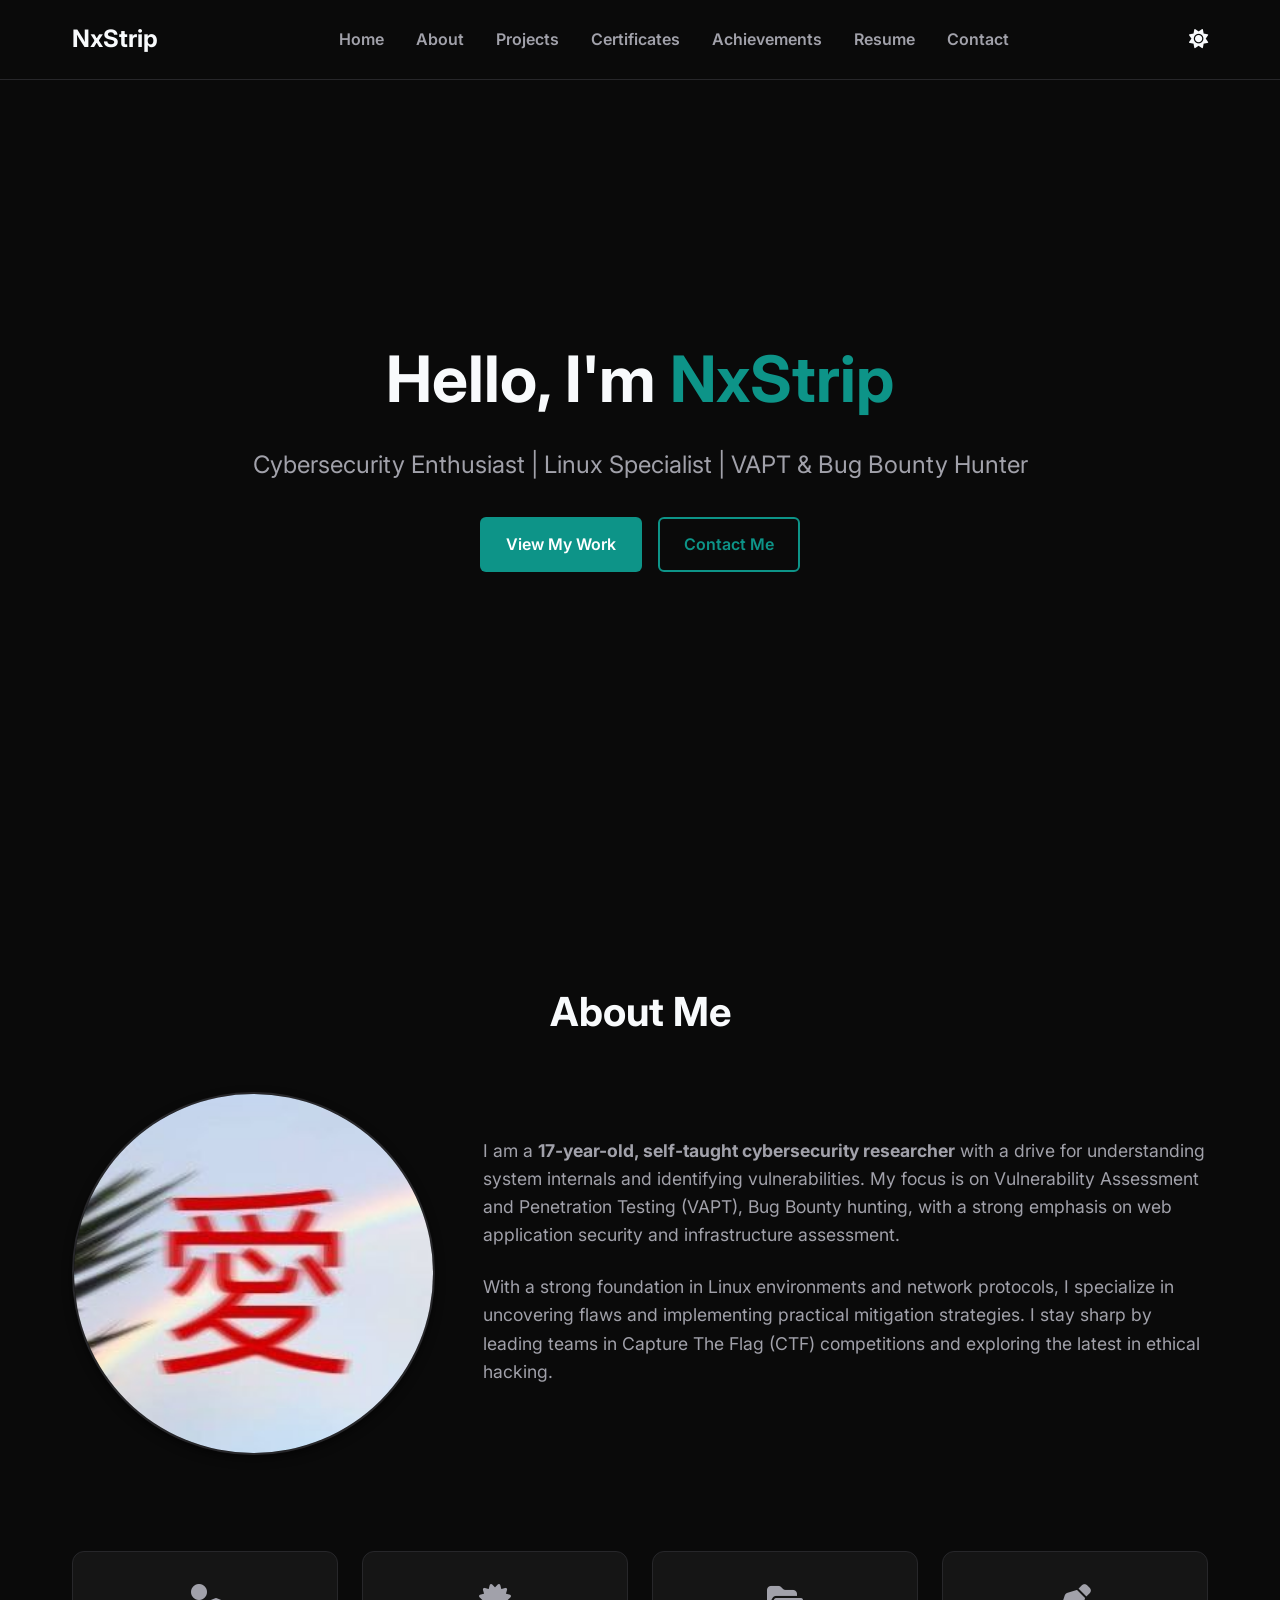
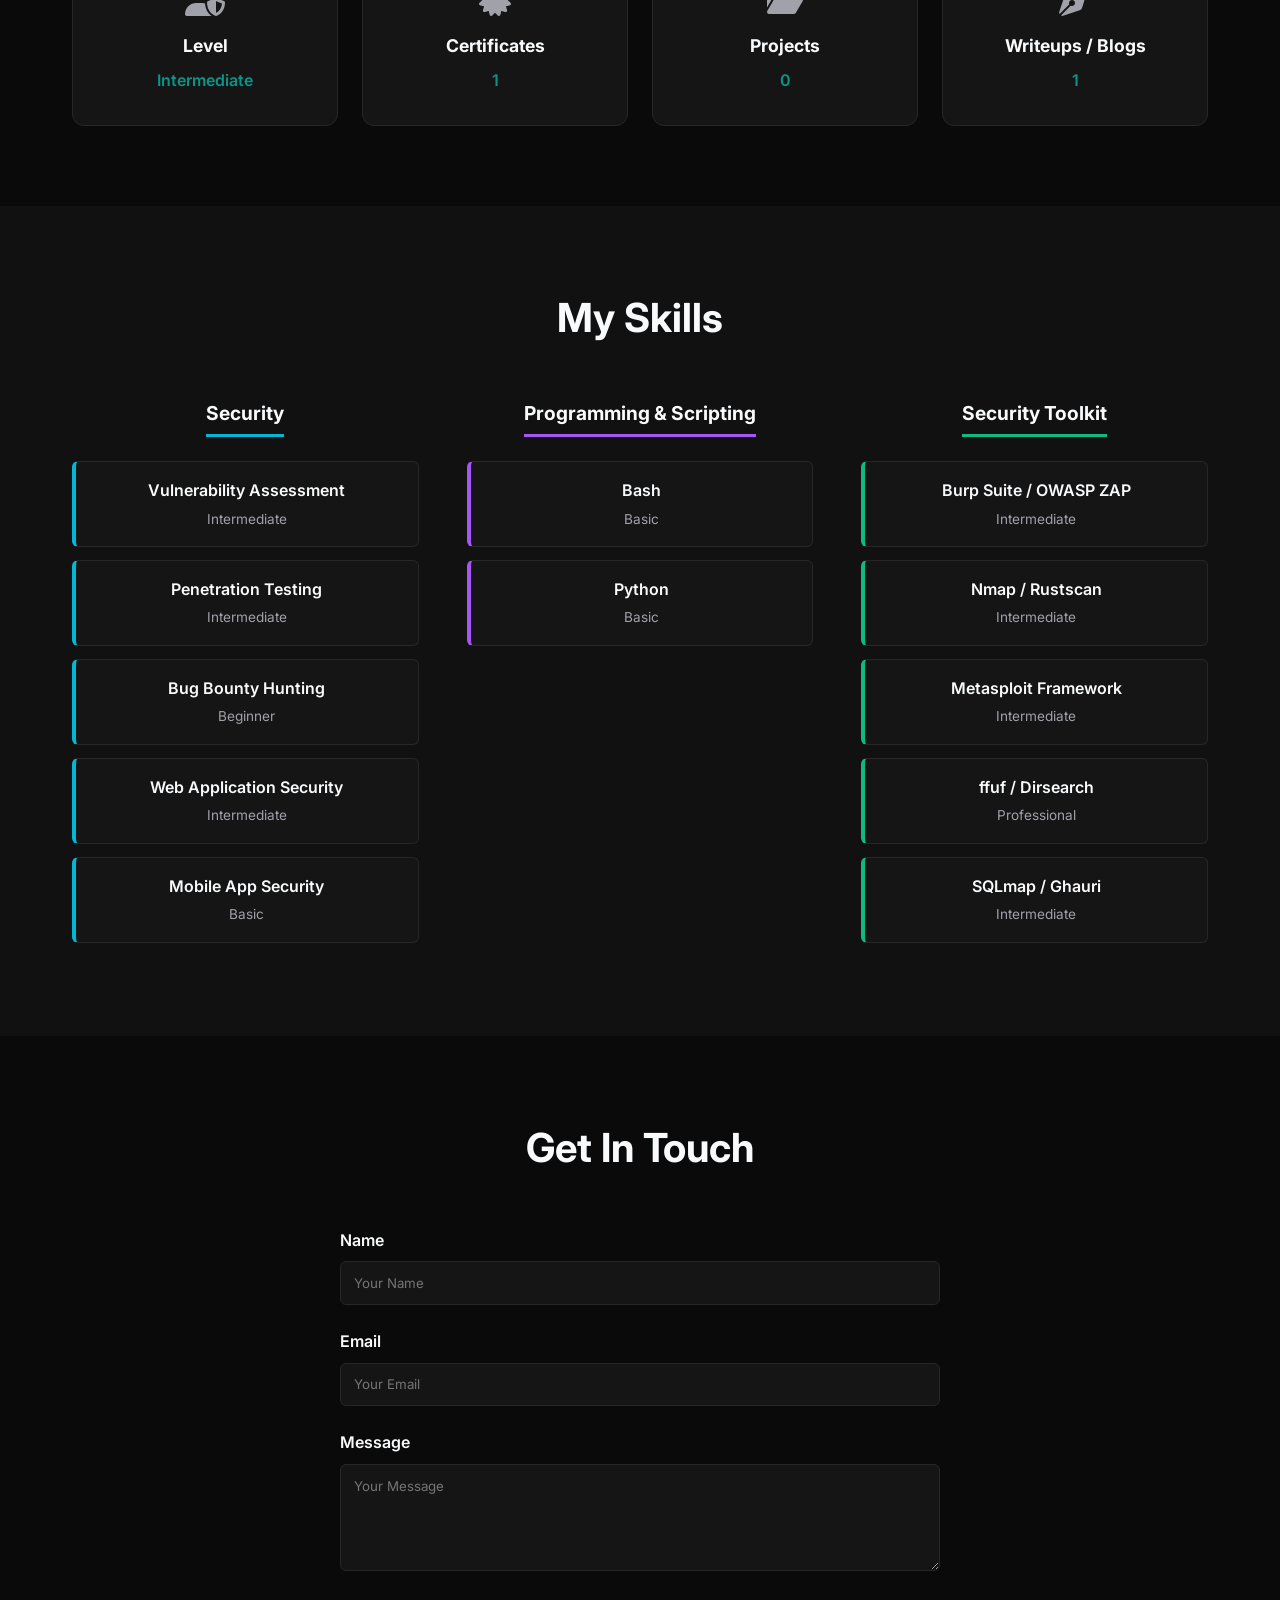
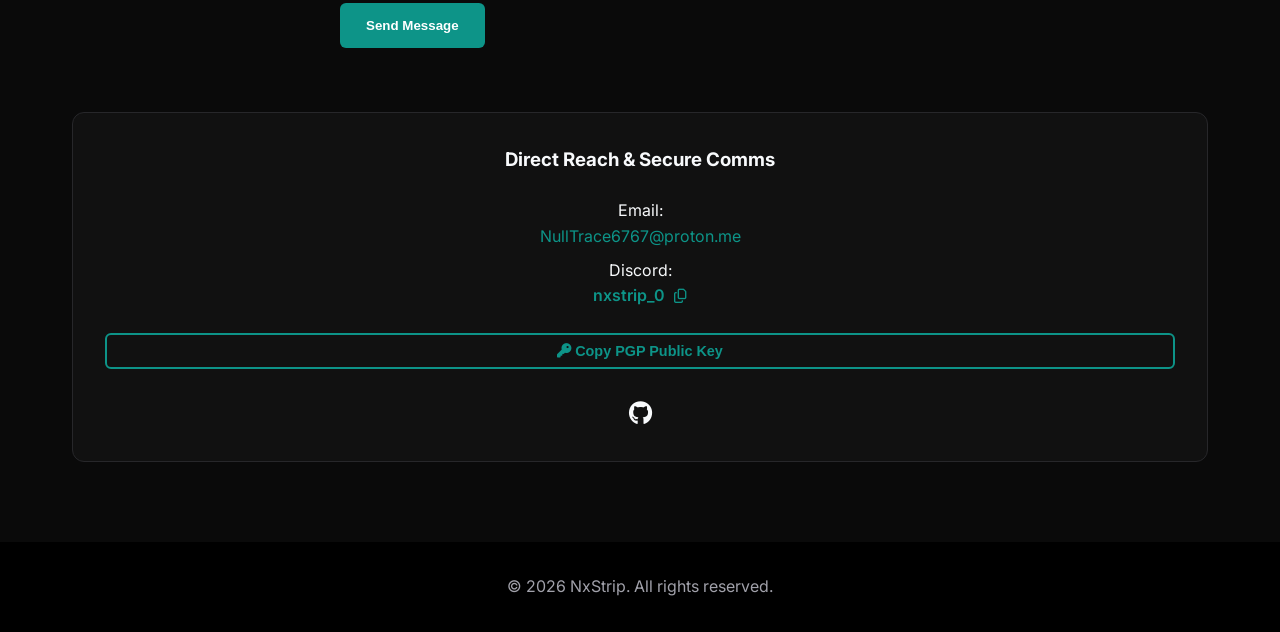
==== index.html @ 0ff6f7dd "Refactor contact section layout and styles" ====
<!DOCTYPE html>
<html lang="en" data-theme="dark">
<head>
    <meta charset="UTF-8">
    <meta name="viewport" content="width=device-width, initial-scale=1.0">
    
    <meta name="description" content="NxStrip - 17-year-old self-taught Cybersecurity Researcher, Bug Bounty Hunter, and VAPT Specialist. Explore my red team portfolio, CTF achievements, and vulnerability research.">
    <meta name="keywords" content="Cybersecurity Portfolio, Red Team, VAPT, Bug Bounty Hunter, Ethical Hacking, Penetration Testing, NxStrip">
    <meta name="author" content="NxStrip">

    <meta property="og:type" content="website">
    <meta property="og:url" content="https://nxstrip.vercel.app/">
    <meta property="og:title" content="NxStrip | Cybersecurity Portfolio">
    <meta property="og:description" content="Self-taught Cybersecurity Researcher specializing in VAPT and Bug Bounty hunting.">
    <meta property="og:image" content="https://nxstrip.vercel.app/assets/Banner.png">

    <meta property="twitter:card" content="summary_large_image">
    <meta property="twitter:url" content="https://nxstrip.vercel.app/">
    <meta property="twitter:title" content="NxStrip | Cybersecurity Portfolio">
    <meta property="twitter:description" content="Explore my red team portfolio and vulnerability research.">
    <meta property="twitter:image" content="https://nxstrip.vercel.app/assets/Banner.png">

    <meta name="google-site-verification" content="1mSbR5uK103kIENG4MTsjqUqDj8OhXG8KhCVlVGKae4" />
    
    <title>NxStrip | Cybersecurity Portfolio</title>
    
    <link href="https://fonts.googleapis.com/css2?family=Inter:wght@300;400;600;700&display=swap" rel="stylesheet">
    <link rel="stylesheet" href="https://cdnjs.cloudflare.com/ajax/libs/font-awesome/6.4.0/css/all.min.css">
    <link rel="canonical" href="https://nxstrip.vercel.app/">
    
    <link rel="stylesheet" href="style.css">
    <link rel="icon" type="image/x-icon" href="assets/favicon.ico">
    <link rel="icon" type="image/png" href="assets/favicon.png">
    <link rel="apple-touch-icon" sizes="180x180" href="assets/apple-touch-icon.png">

    <script defer src="/_vercel/insights/script.js"></script>
    
</head>
<body>

    <header id="header">
        <div class="nav-container">
            <div class="logo">
                <a href="index.html">NxStrip</a>
            </div>
            <nav id="navbar">
                <ul class="nav-links">
                    <li><a href="index.html#home" class="nav-link">Home</a></li>
                    <li><a href="index.html#about" class="nav-link">About</a></li>
                    <li><a href="projects.html" class="nav-link">Projects</a></li>
                    <li><a href="certificates.html" class="nav-link">Certificates</a></li>
                    <li><a href="achievements.html" class="nav-link">Achievements</a></li>
                    <li><a href="resume.html" class="nav-link">Resume</a></li>
                    <li><a href="index.html#contact" class="nav-link">Contact</a></li>
                </ul>
            </nav>
            <div class="nav-actions">
                <button id="theme-toggle" aria-label="Toggle Dark/Light Mode">
                    <i class="fas fa-sun"></i>
                </button>
                <div class="hamburger" id="hamburger">
                    <i class="fas fa-bars"></i>
                </div>
            </div>
        </div>
    </header>

    <main>
        <section id="home" class="hero">
            <div class="hero-content">
                <h1>Hello, I'm <span class="accent">NxStrip</span></h1>
                <p class="tagline">Cybersecurity Enthusiast | Linux Specialist | VAPT & Bug Bounty Hunter</p>
                <div class="hero-buttons">
                    <a href="projects.html" class="btn btn-primary">View My Work</a>
                    <a href="index.html#contact" class="btn btn-secondary">Contact Me</a>
                </div>
            </div>
        </section>

        <section id="about" class="about">
            <div class="section-container">
                <h2 class="section-title">About Me</h2>
                <div class="about-content">
                    
                    <div class="about-image">
                        <img src="assets/Profile.jpg" alt="NxStrip Profile" style="width: 100%; border-radius: 50%; border: 2px solid var(--border-color); object-fit: cover; aspect-ratio: 1/1; box-shadow: 0 4px 10px rgba(0,0,0,0.5);">
                    </div>
                    
                    <div class="about-text">
                        <p>
                            I am a <strong>17-year-old, self-taught cybersecurity researcher</strong> with a drive for understanding system internals and identifying vulnerabilities. My focus is on Vulnerability Assessment and Penetration Testing (VAPT), Bug Bounty hunting, with a strong emphasis on web application security and infrastructure assessment.
                        </p>
                        <p>
                            With a strong foundation in Linux environments and network protocols, I specialize in uncovering flaws and implementing practical mitigation strategies. I stay sharp by leading teams in Capture The Flag (CTF) competitions and exploring the latest in ethical hacking.
                        </p>
                    </div>
                    
                </div>
            </div>
        </section>

        <section id="stats" class="stats">
            <div class="section-container" style="padding-top: 0;">
                <div class="stats-grid">
                    <div class="stat-card">
                        <i class="fas fa-user-shield stat-icon"></i>
                        <h3>Level</h3>
                        <p>Intermediate</p>
                    </div>
                    <div class="stat-card">
                        <i class="fas fa-certificate stat-icon"></i>
                        <h3>Certificates</h3>
                        <p>1</p>
                    </div>
                    <div class="stat-card">
                        <i class="fas fa-folder-open stat-icon"></i>
                        <h3>Projects</h3>
                        <p>0</p>
                    </div>
                    <div class="stat-card">
                        <i class="fas fa-pen-nib stat-icon"></i>
                        <h3>Writeups / Blogs</h3>
                        <p>1</p>
                    </div>
                </div>
            </div>
        </section>

        <section id="skills" class="skills bg-alt">
            <div class="section-container">
                <h2 class="section-title">My Skills</h2>
                <div class="skills-columns">
                    
                    <div class="skill-col">
                        <h3 class="col-title underline-cyan">Security</h3>
                        <div class="skill-box border-cyan">
                            <span class="skill-name">Vulnerability Assessment</span>
                            <span class="skill-level">Intermediate</span>
                        </div>
                        <div class="skill-box border-cyan">
                            <span class="skill-name">Penetration Testing</span>
                            <span class="skill-level">Intermediate</span>
                        </div>
                        <div class="skill-box border-cyan">
                            <span class="skill-name">Bug Bounty Hunting</span>
                            <span class="skill-level">Beginner</span>
                        </div>
                        <div class="skill-box border-cyan">
                            <span class="skill-name">Web Application Security</span>
                            <span class="skill-level">Intermediate</span>
                        </div>
                        <div class="skill-box border-cyan">
                            <span class="skill-name">Mobile App Security</span>
                            <span class="skill-level">Basic</span>
                        </div>
                    </div>

                    <div class="skill-col">
                        <h3 class="col-title underline-purple">Programming & Scripting</h3>
                        <div class="skill-box border-purple">
                            <span class="skill-name">Bash</span>
                            <span class="skill-level">Basic</span>
                        </div>
                        <div class="skill-box border-purple">
                            <span class="skill-name">Python</span>
                            <span class="skill-level">Basic</span>
                        </div>
                    </div>

                    <div class="skill-col">
                        <h3 class="col-title underline-green">Security Toolkit</h3>
                        <div class="skill-box border-green">
                            <span class="skill-name">Burp Suite / OWASP ZAP</span>
                            <span class="skill-level">Intermediate</span>
                        </div>
                        <div class="skill-box border-green">
                            <span class="skill-name">Nmap / Rustscan</span>
                            <span class="skill-level">Intermediate</span>
                        </div>
                        <div class="skill-box border-green">
                            <span class="skill-name">Metasploit Framework</span>
                            <span class="skill-level">Intermediate</span>
                        </div>
                        <div class="skill-box border-green">
                            <span class="skill-name">ffuf / Dirsearch</span>
                            <span class="skill-level">Professional</span>
                        </div>
                        <div class="skill-box border-green">
                            <span class="skill-name">SQLmap / Ghauri</span>
                            <span class="skill-level">Intermediate</span>
                        </div>
                    </div>

                </div>
            </div>
        </section>

<section id="contact" class="section-container">
    <h2 class="section-title">Get In Touch</h2>
    
    <div class="contact-grid">
        
        <form action="https://formspree.io/f/meerpzyn" method="POST" class="contact-form">
            <input type="text" name="_gotcha" style="display:none" />

            <div class="form-group">
                <label for="name">Name</label>
                <input type="text" id="name" name="name" required placeholder="Your Name">
            </div>

            <div class="form-group">
                <label for="email">Email</label>
                <input type="email" id="email" name="email" required placeholder="Your Email">
            </div>

            <div class="form-group">
                <label for="message">Message</label>
                <textarea id="message" name="message" rows="5" required placeholder="Your Message"></textarea>
            </div>

            <button type="submit" class="btn btn-primary">Send Message</button>
        </form>

        <div class="contact-info">
            <h3 style="margin-bottom: 1.5rem;">Direct Reach & Secure Comms</h3>
            
            <p style="margin-bottom: 0.5rem;">Email: <br><a href="mailto:NullTrace6767@proton.me" class="accent">NullTrace6767@proton.me</a></p>
            
            <p style="margin-bottom: 1.5rem;">Discord: <br>
                <span id="discord-copy" class="accent" style="cursor: pointer; font-weight: 600;" onclick="copyDiscord()">
                    nxstrip_0 <i class="far fa-copy" style="font-size: 0.9em; margin-left: 5px;"></i>
                </span>
            </p>

            <button id="pgp-copy" class="btn btn-secondary" onclick="copyPGP()" style="font-size: 0.9rem; padding: 0.5rem 1rem; width: 100%;">
                <i class="fas fa-key"></i> Copy PGP Public Key
            </button>
            
            <div class="social-links" style="margin-top: 2rem; display: flex; justify-content: center; gap: 1.5rem;">
                <a href="https://github.com/NxStrip" target="_blank" title="GitHub">
                    <i class="fab fa-github" style="font-size: 1.5rem;"></i>
                </a>
            </div>
        </div>
        
    </div>
</section>
    </main>

    <footer>
        <div class="footer-content">
            <p>&copy; 2026 NxStrip. All rights reserved.</p>
        </div>
    </footer>

    <script src="script.js"></script>
</body>
</html>
---- style.css ----
/* =========================================
   VARIABLES & THEMING
   ========================================= */
:root {
    /* DEFAULT DARK MODE */
    --bg-color: #0a0a0a;
    --bg-alt: #111111;
    --card-bg: #151515;
    --text-main: #f8fafc;
    --text-muted: #a1a1aa;
    
    /* Accents */
    --accent-color: #0d9488; 
    --accent-hover: #0f766e;
    --border-color: #27272a;
    
    /* Skill Colors */
    --cyan: #06b6d4;
    --purple: #a855f7;
    --green: #10b981;
    --orange-glow: #f59e0b;

    /* Global Settings */
    --font-stack: 'Inter', sans-serif;
    --max-width: 1200px;
    --nav-height: 80px;
    --transition: 0.3s ease;
}

/* LIGHT MODE OVERRIDES */
[data-theme="light"] {
    --bg-color: #ffffff;
    --bg-alt: #f8f9fa;
    --card-bg: #ffffff;
    --text-main: #1f2937;
    --text-muted: #4b5563;
    --border-color: #e5e7eb;
}

/* =========================================
   RESET & BASE STYLES
   ========================================= */
* { 
    margin: 0; 
    padding: 0; 
    box-sizing: border-box; 
}

html { 
    scroll-behavior: smooth; 
    scroll-padding-top: var(--nav-height); 
}

body {
    font-family: var(--font-stack);
    color: var(--text-main);
    background-color: var(--bg-color);
    line-height: 1.6;
    transition: background-color var(--transition), color var(--transition);
}

/* Prevents images from breaking layout (Good for SEO/Mobile) */
img {
    max-width: 100%;
    height: auto;
    display: block;
}

a { 
    text-decoration: none; 
    color: inherit; 
}

ul { 
    list-style: none; 
}

/* Accessibility Focus States */
a:focus-visible, 
button:focus-visible, 
input:focus-visible, 
textarea:focus-visible {
    outline: 2px solid var(--accent-color);
    outline-offset: 4px;
}

/* =========================================
   UTILITIES
   ========================================= */
.section-container { 
    max-width: var(--max-width); 
    margin: 0 auto; 
    padding: 5rem 2rem; 
}

.section-title { 
    font-size: 2.5rem; 
    margin-bottom: 3rem; 
    text-align: center; 
    color: var(--text-main); 
}

.bg-alt { 
    background-color: var(--bg-alt); 
}

.accent { 
    color: var(--accent-color); 
}

/* =========================================
   BUTTONS
   ========================================= */
.btn { 
    display: inline-block; 
    padding: 0.8rem 1.5rem; 
    border-radius: 6px; 
    font-weight: 600; 
    cursor: pointer; 
    transition: var(--transition); 
    border: 2px solid transparent; 
}

.btn-primary { 
    background-color: var(--accent-color); 
    color: #fff; 
}

.btn-primary:hover { 
    background-color: var(--accent-hover); 
    transform: translateY(-2px);
}

.btn-secondary { 
    background-color: transparent; 
    color: var(--accent-color); 
    border-color: var(--accent-color); 
}

.btn-secondary:hover { 
    background-color: var(--accent-color); 
    color: #fff; 
    transform: translateY(-2px);
}

/* =========================================
   HEADER & NAV
   ========================================= */
header {
    position: fixed; 
    top: 0; 
    width: 100%; 
    height: var(--nav-height);
    background-color: var(--bg-color); 
    border-bottom: 1px solid var(--border-color);
    z-index: 1000; 
    transition: background-color var(--transition);
}

.nav-container { 
    max-width: var(--max-width); 
    margin: 0 auto; 
    padding: 0 2rem; 
    height: 100%; 
    display: flex; 
    justify-content: space-between; 
    align-items: center; 
}

.logo a { 
    font-size: 1.5rem; 
    font-weight: 700; 
    color: var(--text-main); 
}

.nav-links { 
    display: flex; 
    gap: 2rem; 
}

.nav-link { 
    font-weight: 600; 
    font-size: 1rem; 
    color: var(--text-muted); 
    transition: color var(--transition); 
}

.nav-link:hover, 
.nav-link.active { 
    color: var(--accent-color); 
}

.nav-actions { 
    display: flex; 
    align-items: center; 
    gap: 1.5rem; 
}

#theme-toggle { 
    background: none; 
    border: none; 
    color: var(--text-main); 
    font-size: 1.2rem; 
    cursor: pointer; 
}

.hamburger { 
    display: none; 
    font-size: 1.5rem; 
    cursor: pointer; 
    color: var(--text-main); 
}

/* =========================================
   HERO & ABOUT
   ========================================= */
.hero { 
    height: 100vh; 
    display: flex; 
    align-items: center; 
    justify-content: center; 
    text-align: center; 
    padding: 0 2rem; 
}

.hero h1 { 
    font-size: clamp(2.5rem, 5vw, 4.5rem); 
    margin-bottom: 1rem; 
}

.hero .tagline { 
    font-size: clamp(1.1rem, 2vw, 1.5rem); 
    color: var(--text-muted); 
    margin-bottom: 2rem; 
}

.hero-buttons { 
    display: flex; 
    gap: 1rem; 
    justify-content: center; 
}

.about-content { 
    display: grid; 
    grid-template-columns: 1fr 2fr; 
    gap: 3rem; 
    align-items: center; 
}

.photo-placeholder { 
    width: 100%; 
    aspect-ratio: 1/1; 
    background-color: var(--card-bg); 
    border-radius: 50%; 
    display: flex; 
    align-items: center; 
    justify-content: center; 
    color: var(--text-muted); 
    border: 2px solid var(--border-color); 
}

.about-text p { 
    color: var(--text-muted); 
    margin-bottom: 1.5rem; 
    font-size: 1.1rem; 
}

/* =========================================
   NEW STATS SECTION
   ========================================= */
.stats-grid {
    display: grid;
    grid-template-columns: repeat(auto-fit, minmax(200px, 1fr));
    gap: 1.5rem;
    margin-top: 1rem;
}

.stat-card {
    background-color: var(--card-bg);
    border: 1px solid var(--border-color);
    border-radius: 12px;
    padding: 2rem 1rem;
    text-align: center;
    transition: transform var(--transition), border-color var(--transition);
}

.stat-card:hover {
    transform: translateY(-5px);
    border-color: var(--accent-color);
}

.stat-icon {
    font-size: 2rem;
    color: var(--text-muted);
    margin-bottom: 1rem;
}

.stat-card h3 {
    font-size: 1.1rem;
    margin-bottom: 0.5rem;
    color: var(--text-main);
}

.stat-card p {
    color: var(--accent-color);
    font-weight: 600;
    font-size: 1rem;
}

/* =========================================
   MY SKILLS (Updated with Levels)
   ========================================= */
.skills-columns { 
    display: grid; 
    grid-template-columns: repeat(auto-fit, minmax(250px, 1fr)); 
    gap: 3rem; 
}

.skill-col { 
    display: flex; 
    flex-direction: column; 
    align-items: center; 
}

.col-title { 
    font-size: 1.2rem; 
    margin-bottom: 1.5rem; 
    padding-bottom: 5px; 
    color: var(--text-main); 
}

.underline-cyan { border-bottom: 3px solid var(--cyan); }
.underline-purple { border-bottom: 3px solid var(--purple); }
.underline-green { border-bottom: 3px solid var(--green); }

.skill-box {
    background-color: var(--card-bg); 
    width: 100%; 
    text-align: center;
    padding: 1rem; 
    margin-bottom: 0.8rem; 
    border-radius: 6px;
    border: 1px solid var(--border-color);
    transition: transform var(--transition);
    
    /* New Flexbox settings to stack the text and level */
    display: flex;
    flex-direction: column;
    justify-content: center;
    gap: 0.3rem; 
}

.skill-box:hover {
    transform: translateX(5px);
}

/* Text styles for the new skill spans */
.skill-name {
    color: var(--text-main);
    font-weight: 600;
    font-size: 1rem;
}

.skill-level {
    color: var(--text-muted);
    font-size: 0.85rem;
    font-weight: 400;
}

.border-cyan { border-left: 4px solid var(--cyan); }
.border-purple { border-left: 4px solid var(--purple); }
.border-green { border-left: 4px solid var(--green); }

/* =========================================
   TECH STACK 
   ========================================= */
.tech-title-wrap { 
    display: flex; 
    align-items: center; 
    gap: 1rem; 
    margin-bottom: 1rem; 
}

.code-tag { 
    color: var(--orange-glow); 
    font-family: monospace; 
    font-size: 1.1rem; 
}

.tech-title-wrap .line { 
    flex-grow: 1; 
    height: 1px; 
    background-color: var(--border-color); 
    max-width: 200px; 
}

.tech-heading { 
    text-align: center; 
    color: var(--orange-glow); 
    font-size: 1.5rem; 
    margin-bottom: 2rem; 
}

.tech-grid { 
    display: flex; 
    flex-wrap: wrap; 
    justify-content: center; 
    gap: 1.5rem; 
}

.tech-icon {
    width: 70px; 
    height: 70px; 
    background-color: var(--card-bg);
    border: 1px solid var(--orange-glow); 
    border-radius: 12px;
    display: flex; 
    align-items: center; 
    justify-content: center;
    font-size: 2rem; 
    color: var(--text-muted);
    transition: box-shadow var(--transition), transform var(--transition);
}

.tech-icon:hover { 
    box-shadow: 0 0 15px rgba(245, 158, 11, 0.4); 
    transform: translateY(-5px); 
    color: var(--orange-glow); 
}

/* =========================================
   PROJECTS PAGE
   ========================================= */
.page-header { 
    text-align: left; 
    margin-bottom: 3rem; 
}

.page-header .code-tag { 
    color: var(--orange-glow); 
    font-family: monospace; 
    font-size: 1.5rem; 
}

.project-list { 
    display: flex; 
    flex-direction: column; 
    gap: 2rem; 
}

.project-card-h {
    display: flex; 
    background-color: var(--card-bg);
    border: 1px solid var(--orange-glow); 
    border-radius: 16px;
    padding: 2rem; 
    gap: 2rem; 
    align-items: center;
    transition: box-shadow var(--transition);
}

.project-card-h:hover { 
    box-shadow: 0 0 20px rgba(245, 158, 11, 0.2); 
}

.project-info-h { 
    flex: 1; 
}

.project-info-h h3 { 
    font-size: 1.8rem; 
    margin-bottom: 1rem; 
}

.project-info-h p { 
    color: var(--text-muted); 
    margin-bottom: 1.5rem; 
}

.project-img-h {
    flex: 1; 
    min-height: 250px; 
    background-color: var(--bg-alt);
    border-radius: 12px; 
    display: flex; 
    align-items: center; 
    justify-content: center;
    border: 1px solid var(--border-color); 
    color: var(--text-muted);
}

/* =========================================
   CERTIFICATES PAGE 
   ========================================= */
.cert-title { 
    text-align: center; 
    color: var(--orange-glow); 
    font-size: 2rem; 
    margin-bottom: 3rem; 
}

.cert-card {
    max-width: 600px; 
    margin: 0 auto; 
    background-color: var(--card-bg);
    border: 1px solid var(--orange-glow); 
    border-radius: 16px;
    padding: 3rem; 
    text-align: center;
}

.cert-card h3 { 
    margin-bottom: 1rem; 
}

.cert-card p { 
    color: var(--text-muted); 
    margin-bottom: 2rem; 
}

/* =========================================
   CONTACT & FOOTER
   ========================================= */
.contact-form { 
    max-width: 600px; 
    margin: 0 auto; 
}

.form-group { 
    margin-bottom: 1.5rem; 
}

.form-group label { 
    display: block; 
    margin-bottom: 0.5rem; 
    font-weight: 600; 
}

.form-group input, 
.form-group textarea {
    width: 100%; 
    padding: 0.8rem; 
    background-color: var(--card-bg);
    border: 1px solid var(--border-color); 
    border-radius: 6px;
    color: var(--text-main); 
    font-family: var(--font-stack);
    transition: border-color var(--transition);
}

.form-group textarea {
    resize: vertical; 
}

.form-group input:focus, 
.form-group textarea:focus { 
    outline: none; 
    border-color: var(--accent-color); 
}

footer { 
    background-color: #000; 
    padding: 2rem; 
    text-align: center; 
    color: var(--text-muted); 
}

/* =========================================
   MOBILE RESPONSIVE
   ========================================= */
@media screen and (max-width: 768px) {
    .nav-links {
        position: fixed; 
        top: var(--nav-height); 
        left: -100%; 
        width: 100%;
        height: calc(100vh - var(--nav-height)); 
        background-color: var(--bg-color);
        flex-direction: column; 
        align-items: center; 
        justify-content: center; 
        transition: 0.4s ease; 
        gap: 3rem;
    }
    
    .nav-links.active { 
        left: 0; 
    }
    
    .hamburger { 
        display: block; 
    }
    
    .about-content, 
    .project-card-h { 
        grid-template-columns: 1fr; 
        flex-direction: column; 
        text-align: center; 
    }
}
/* =========================================
   NEW COMPONENTS (RESUME & ENHANCED CONTACT)
   ========================================= */

/* Resume Page Card */
.resume-viewer {
    background: var(--card-bg);
    padding: 3rem 2rem;
    border-radius: 16px;
    border: 1px solid var(--border-color);
    width: 100%;
    max-width: 700px;
    text-align: center;
    box-shadow: 0 10px 30px rgba(0,0,0,0.2);
    margin: 0 auto;
}

/* Contact Info Box */
.contact-info {
    margin-top: 4rem;
    text-align: center;
    padding: 2rem;
    background: var(--bg-alt);
    border-radius: 12px;
    border: 1px solid var(--border-color);
}

/* Copy-to-Clipboard Interactions */
#discord-copy {
    transition: color var(--transition), transform var(--transition);
    display: inline-block;
}

#discord-copy:hover {
    color: var(--cyan);
    transform: scale(1.05);
}

#pgp-copy {
    transition: all var(--transition);
}

#pgp-copy:hover {
    box-shadow: 0 0 15px rgba(13, 148, 136, 0.3); /* Subtle teal glow */
}

/* Achievements Border Utility */
.stat-card-achievement {
    border-top: 3px solid var(--orange-glow) !important;
}

/* Global Transition for copied states */
.success-text {
    color: var(--green) !important;
    border-color: var(--green) !important;
}
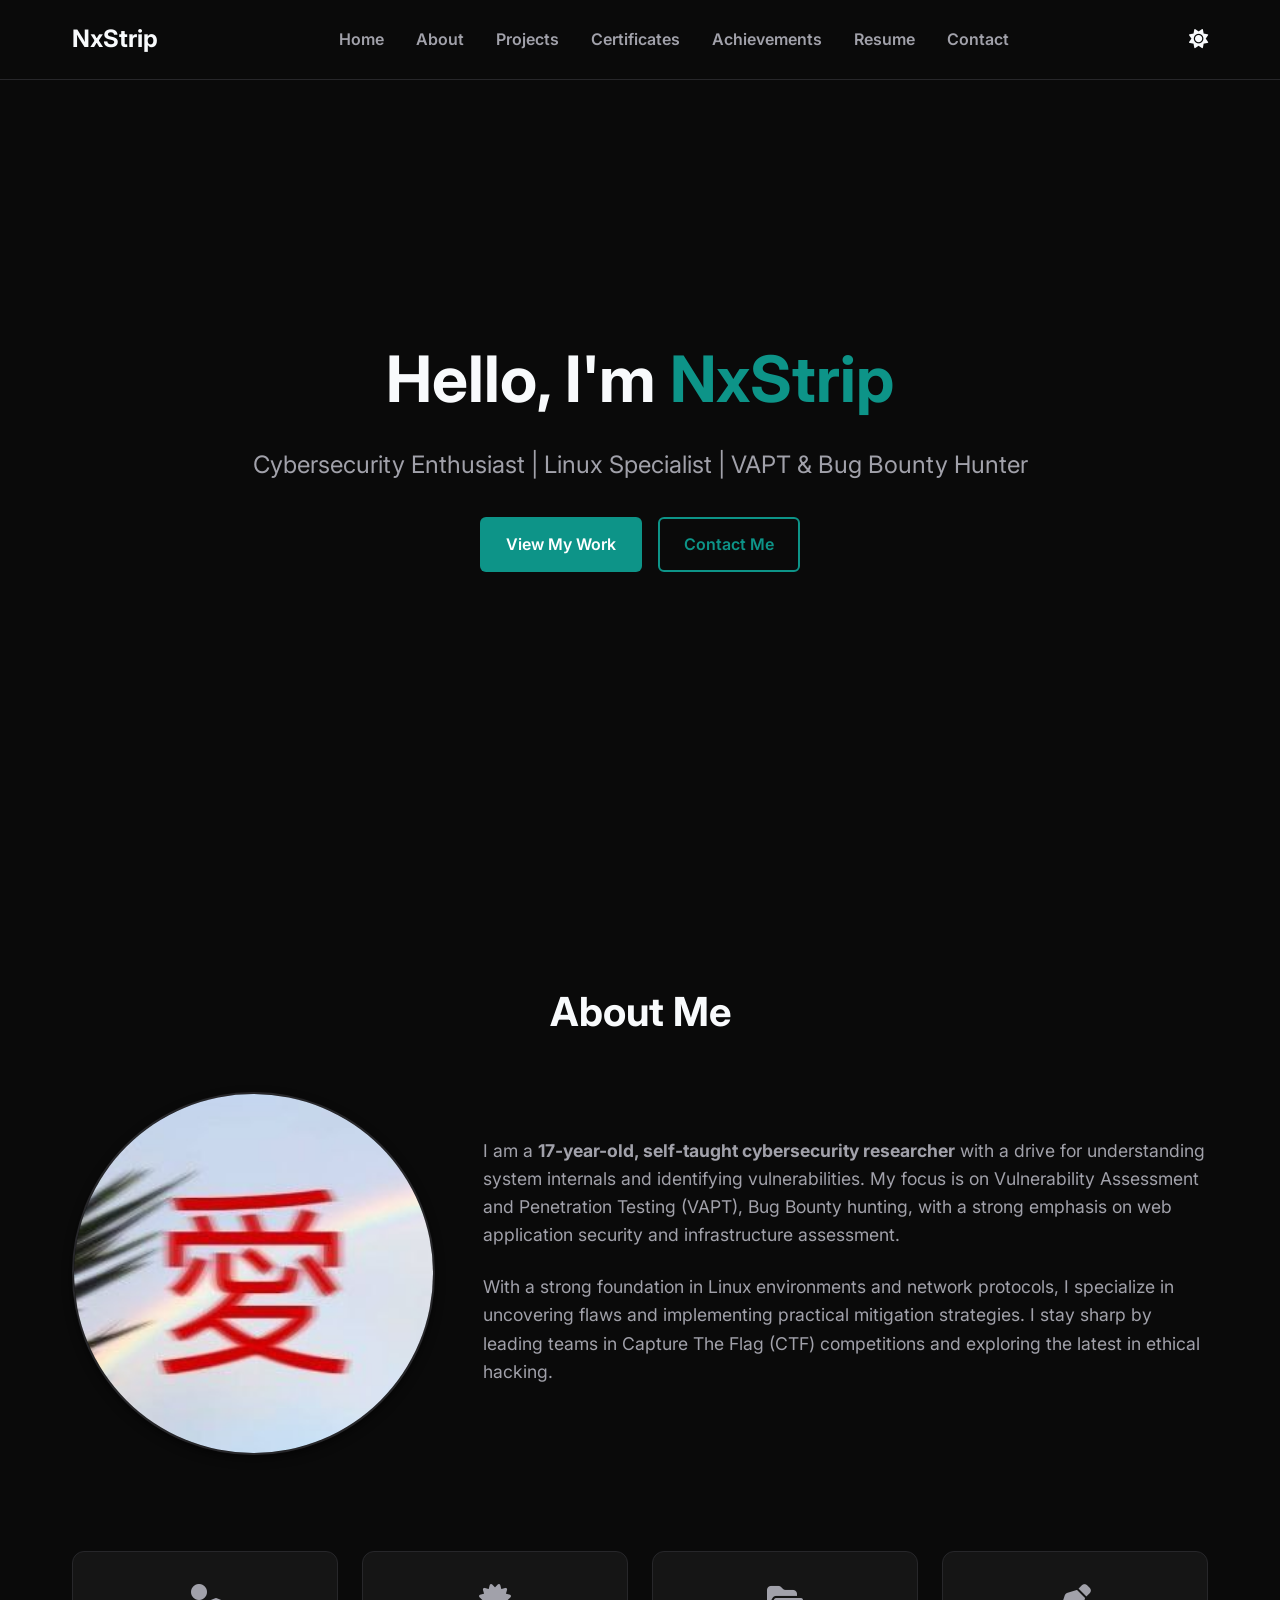
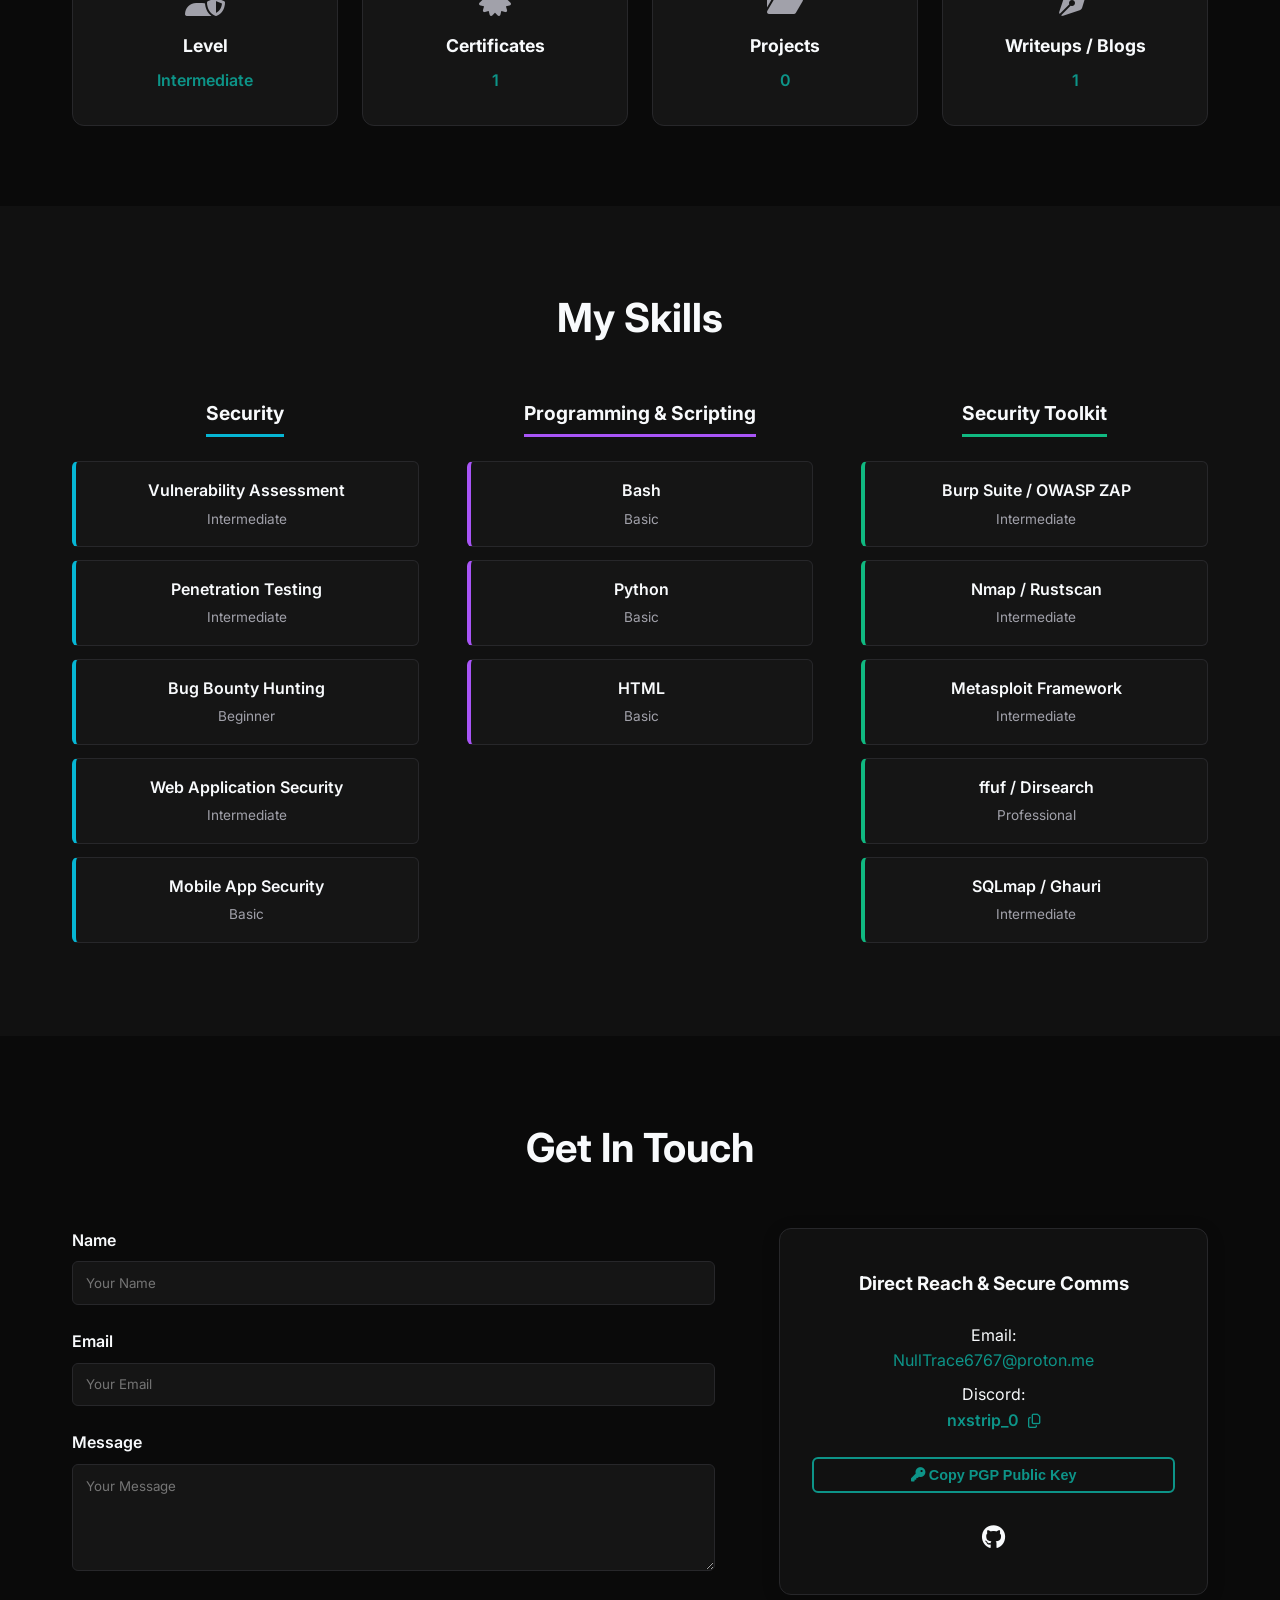
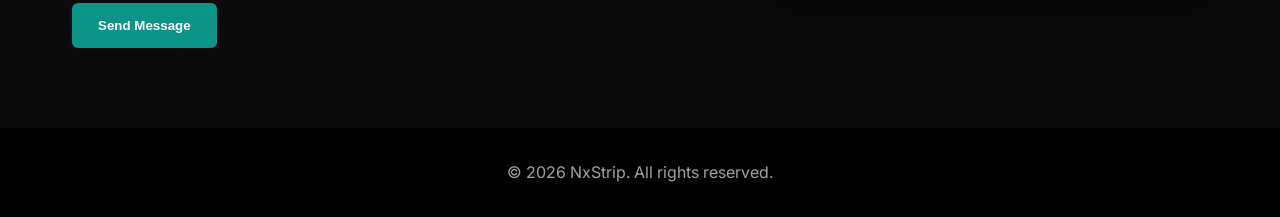
==== commit a654a163: "Add HTML skill box for HTML skill" ====
--- a/index.html
+++ b/index.html
@@ -165,6 +165,12 @@
                             <span class="skill-name">Python</span>
                             <span class="skill-level">Basic</span>
                         </div>
+
+                        <div class="skill-box border-purple">
+                            <span class="skill-name">HTML</span>
+                            <span class="skill-level">Basic</span>
+                        
+                        </div>
                     </div>
 
                     <div class="skill-col">
--- a/style.css
+++ b/style.css
@@ -59,7 +59,7 @@
     transition: background-color var(--transition), color var(--transition);
 }
 
-/* Prevents images from breaking layout (Good for SEO/Mobile) */
+/* Prevents images from breaking layout */
 img {
     max-width: 100%;
     height: auto;
@@ -308,7 +308,7 @@
 }
 
 /* =========================================
-   MY SKILLS (Updated with Levels)
+   MY SKILLS
    ========================================= */
 .skills-columns { 
     display: grid; 
@@ -342,8 +342,6 @@
     border-radius: 6px;
     border: 1px solid var(--border-color);
     transition: transform var(--transition);
-    
-    /* New Flexbox settings to stack the text and level */
     display: flex;
     flex-direction: column;
     justify-content: center;
@@ -354,7 +352,6 @@
     transform: translateX(5px);
 }
 
-/* Text styles for the new skill spans */
 .skill-name {
     color: var(--text-main);
     font-weight: 600;
@@ -521,9 +518,15 @@
 /* =========================================
    CONTACT & FOOTER
    ========================================= */
+.contact-grid {
+    display: grid;
+    grid-template-columns: 3fr 2fr;
+    gap: 4rem;
+    align-items: start;
+}
+
 .contact-form { 
-    max-width: 600px; 
-    margin: 0 auto; 
+    width: 100%; 
 }
 
 .form-group { 
@@ -558,11 +561,69 @@
     border-color: var(--accent-color); 
 }
 
+/* Side-by-Side Contact Info Box */
+.contact-info { 
+    margin-top: 0; 
+    text-align: center; 
+    padding: 2.5rem 2rem; 
+    background: var(--bg-alt);
+    border-radius: 12px; 
+    border: 1px solid var(--border-color);
+    box-shadow: 0 4px 20px rgba(0,0,0,0.1);
+}
+
 footer { 
     background-color: #000; 
     padding: 2rem; 
     text-align: center; 
     color: var(--text-muted); 
+}
+
+/* =========================================
+   NEW COMPONENTS (RESUME & INTERACTIONS)
+   ========================================= */
+
+/* Resume Page Card */
+.resume-viewer {
+    background: var(--card-bg);
+    padding: 3rem 2rem;
+    border-radius: 16px;
+    border: 1px solid var(--border-color);
+    width: 100%;
+    max-width: 700px;
+    text-align: center;
+    box-shadow: 0 10px 30px rgba(0,0,0,0.2);
+    margin: 0 auto;
+}
+
+/* Copy-to-Clipboard Interactions */
+#discord-copy {
+    transition: color var(--transition), transform var(--transition);
+    display: inline-block;
+}
+
+#discord-copy:hover {
+    color: var(--cyan);
+    transform: scale(1.05);
+}
+
+#pgp-copy {
+    transition: all var(--transition);
+}
+
+#pgp-copy:hover {
+    box-shadow: 0 0 15px rgba(13, 148, 136, 0.3);
+}
+
+/* Achievements Border Utility */
+.stat-card-achievement {
+    border-top: 3px solid var(--orange-glow) !important;
+}
+
+/* Global Transition for copied states */
+.success-text {
+    color: var(--green) !important;
+    border-color: var(--green) !important;
 }
 
 /* =========================================
@@ -592,65 +653,11 @@
     }
     
     .about-content, 
-    .project-card-h { 
+    .project-card-h,
+    .contact-grid {
         grid-template-columns: 1fr; 
         flex-direction: column; 
-        text-align: center; 
+        text-align: center;
+        gap: 2rem; 
     }
 }
-/* =========================================
-   NEW COMPONENTS (RESUME & ENHANCED CONTACT)
-   ========================================= */
-
-/* Resume Page Card */
-.resume-viewer {
-    background: var(--card-bg);
-    padding: 3rem 2rem;
-    border-radius: 16px;
-    border: 1px solid var(--border-color);
-    width: 100%;
-    max-width: 700px;
-    text-align: center;
-    box-shadow: 0 10px 30px rgba(0,0,0,0.2);
-    margin: 0 auto;
-}
-
-/* Contact Info Box */
-.contact-info {
-    margin-top: 4rem;
-    text-align: center;
-    padding: 2rem;
-    background: var(--bg-alt);
-    border-radius: 12px;
-    border: 1px solid var(--border-color);
-}
-
-/* Copy-to-Clipboard Interactions */
-#discord-copy {
-    transition: color var(--transition), transform var(--transition);
-    display: inline-block;
-}
-
-#discord-copy:hover {
-    color: var(--cyan);
-    transform: scale(1.05);
-}
-
-#pgp-copy {
-    transition: all var(--transition);
-}
-
-#pgp-copy:hover {
-    box-shadow: 0 0 15px rgba(13, 148, 136, 0.3); /* Subtle teal glow */
-}
-
-/* Achievements Border Utility */
-.stat-card-achievement {
-    border-top: 3px solid var(--orange-glow) !important;
-}
-
-/* Global Transition for copied states */
-.success-text {
-    color: var(--green) !important;
-    border-color: var(--green) !important;
-}
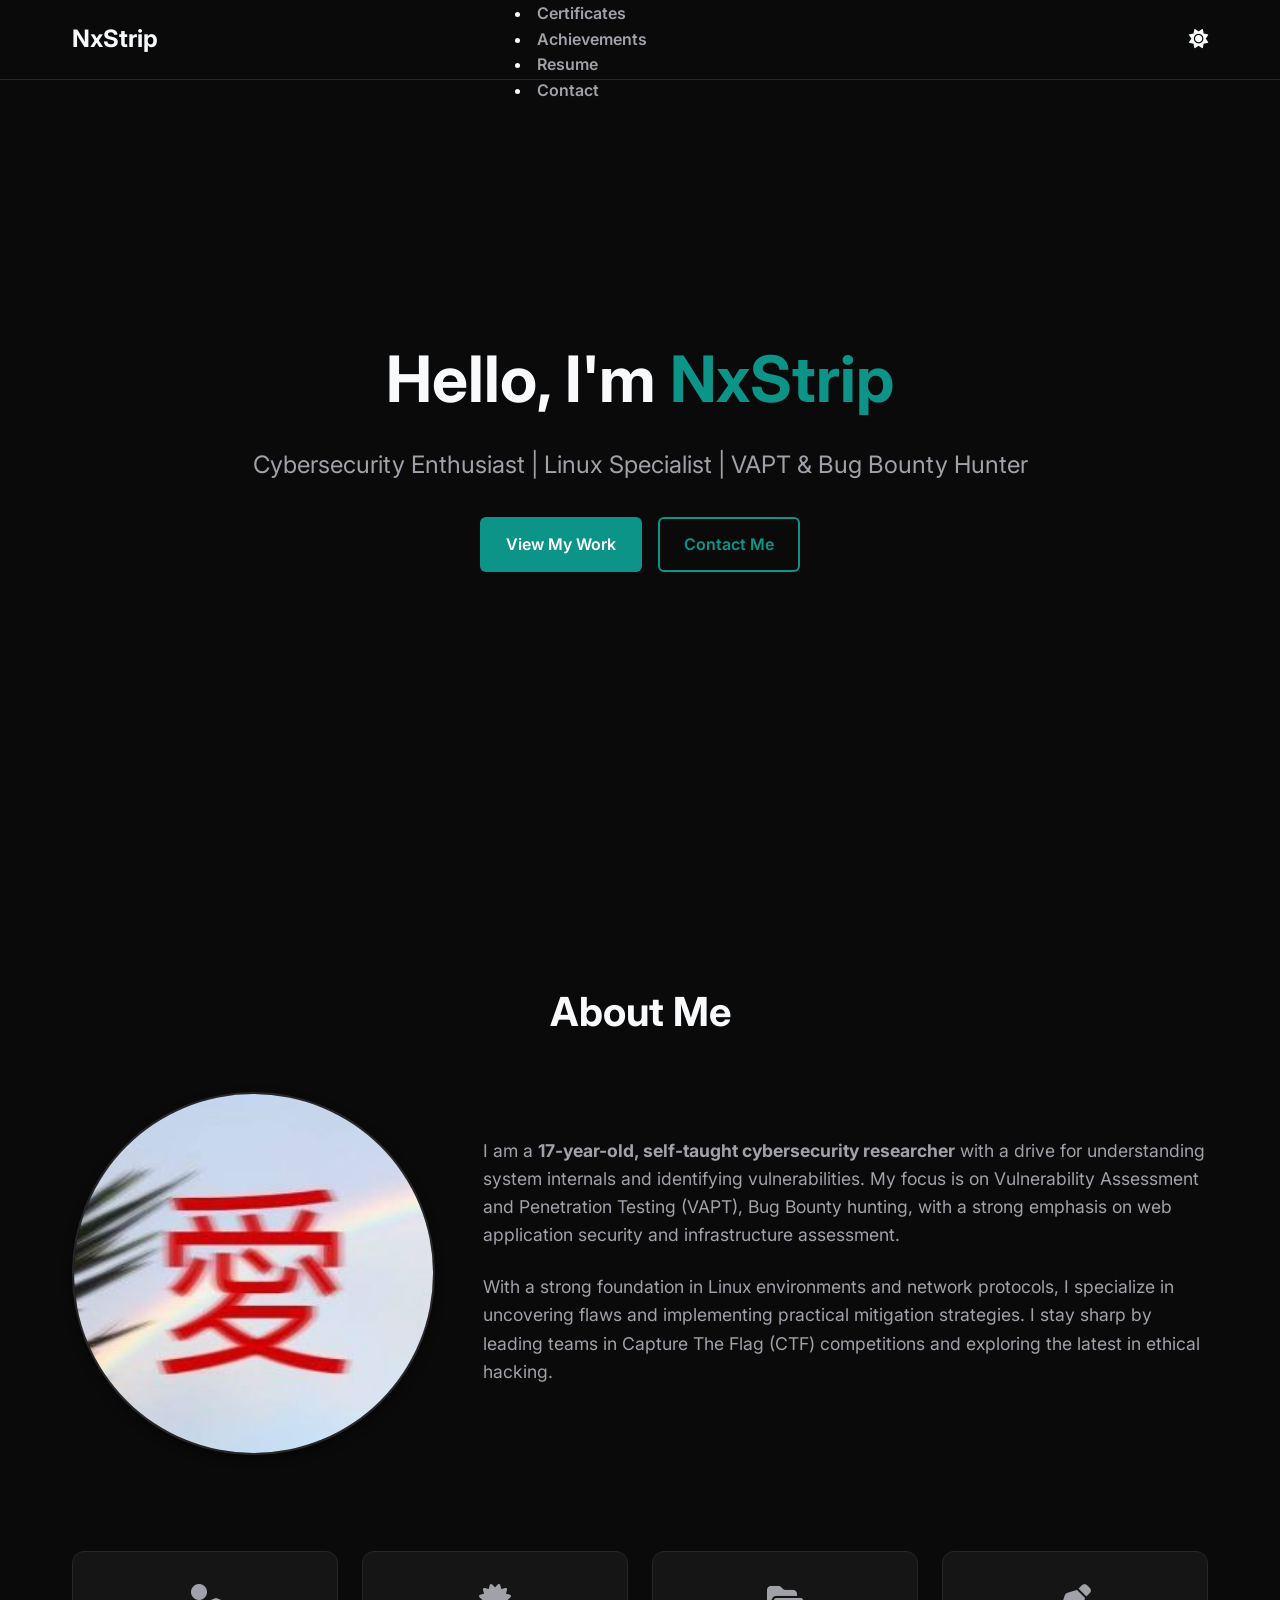
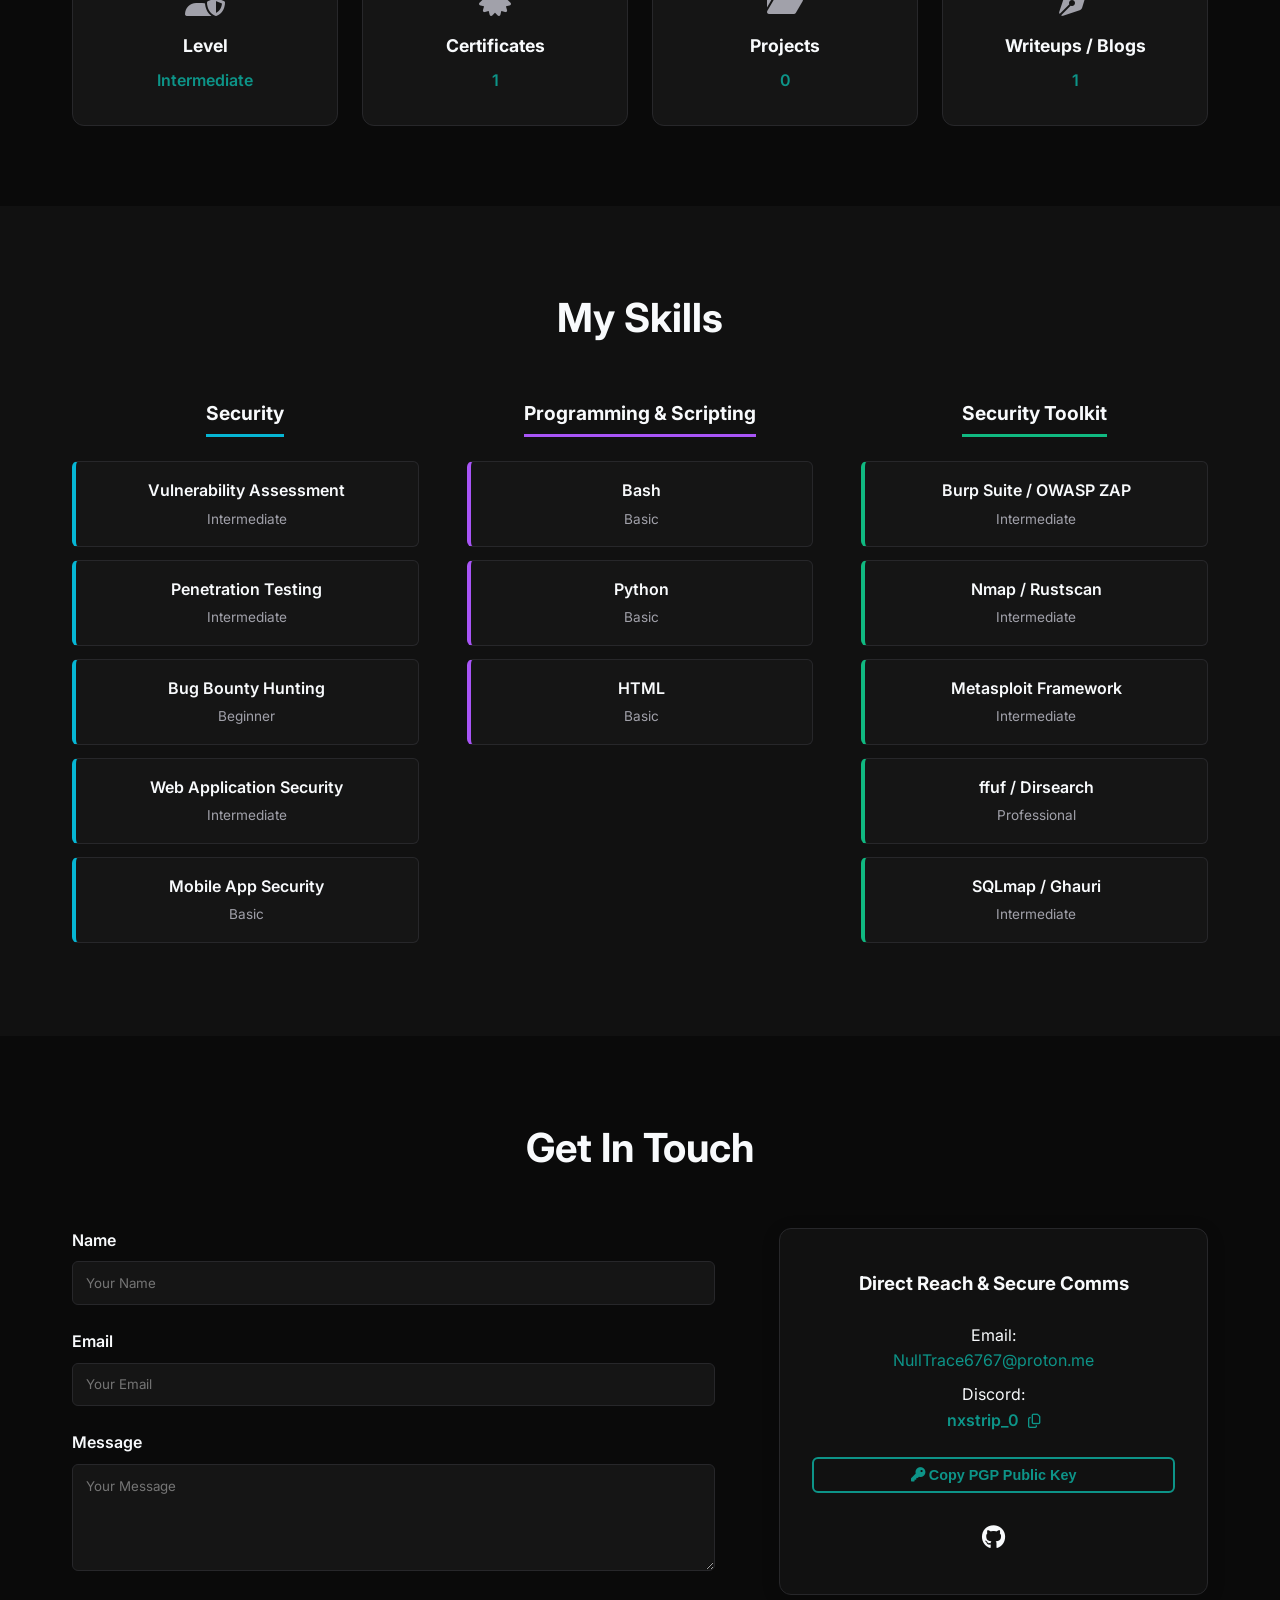
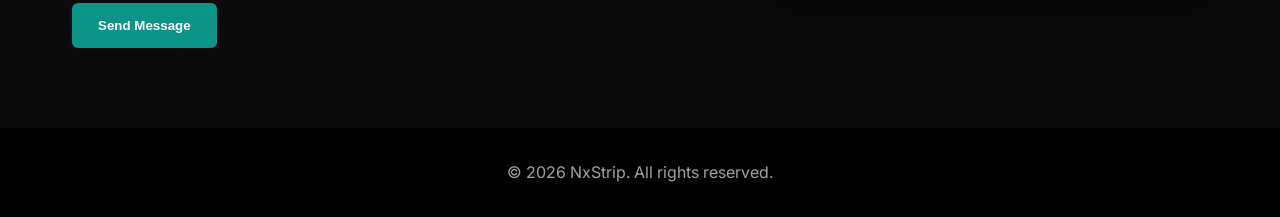
==== commit 3076e336: "Add 'Writeups' link to navigation menu" ====
--- a/index.html
+++ b/index.html
@@ -48,6 +48,7 @@
                     <li><a href="index.html#home" class="nav-link">Home</a></li>
                     <li><a href="index.html#about" class="nav-link">About</a></li>
                     <li><a href="projects.html" class="nav-link">Projects</a></li>
+                    <li><a href="/writeups">Writeups</a></li> </ul>
                     <li><a href="certificates.html" class="nav-link">Certificates</a></li>
                     <li><a href="achievements.html" class="nav-link">Achievements</a></li>
                     <li><a href="resume.html" class="nav-link">Resume</a></li>
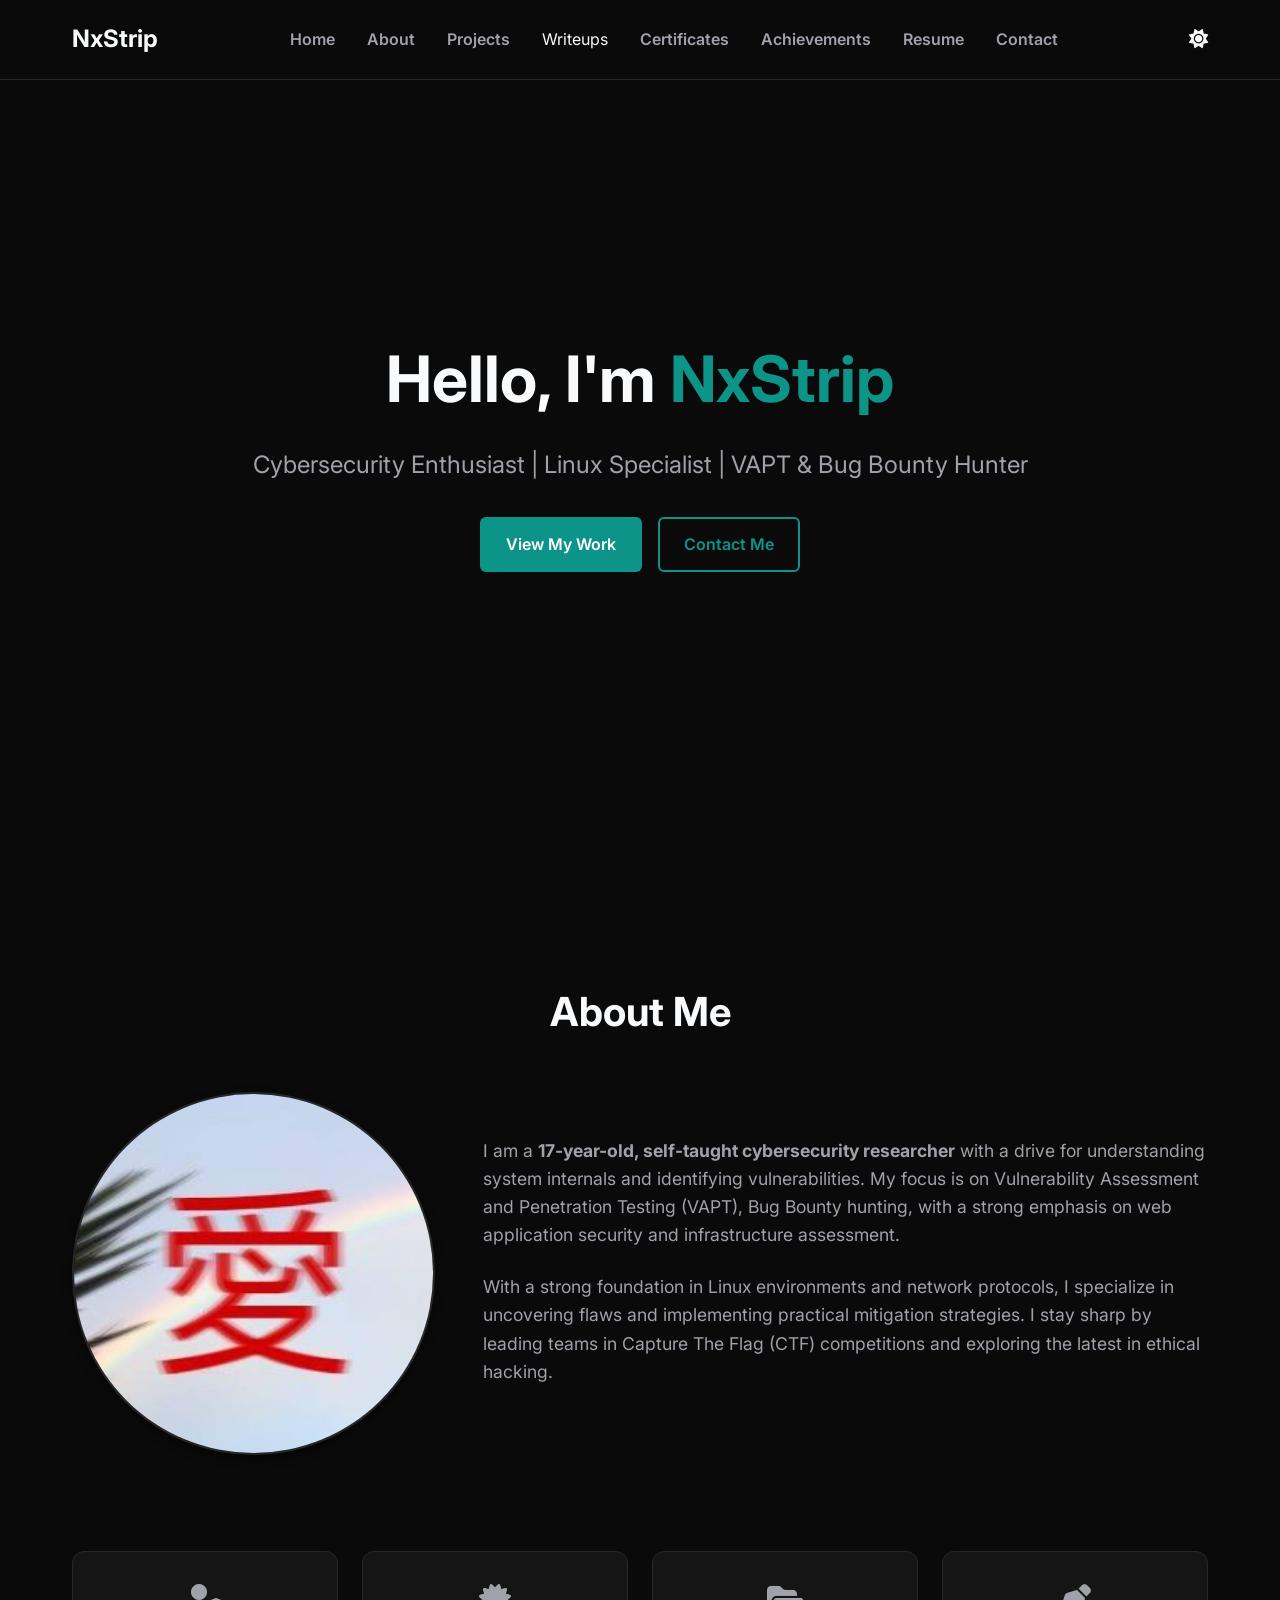
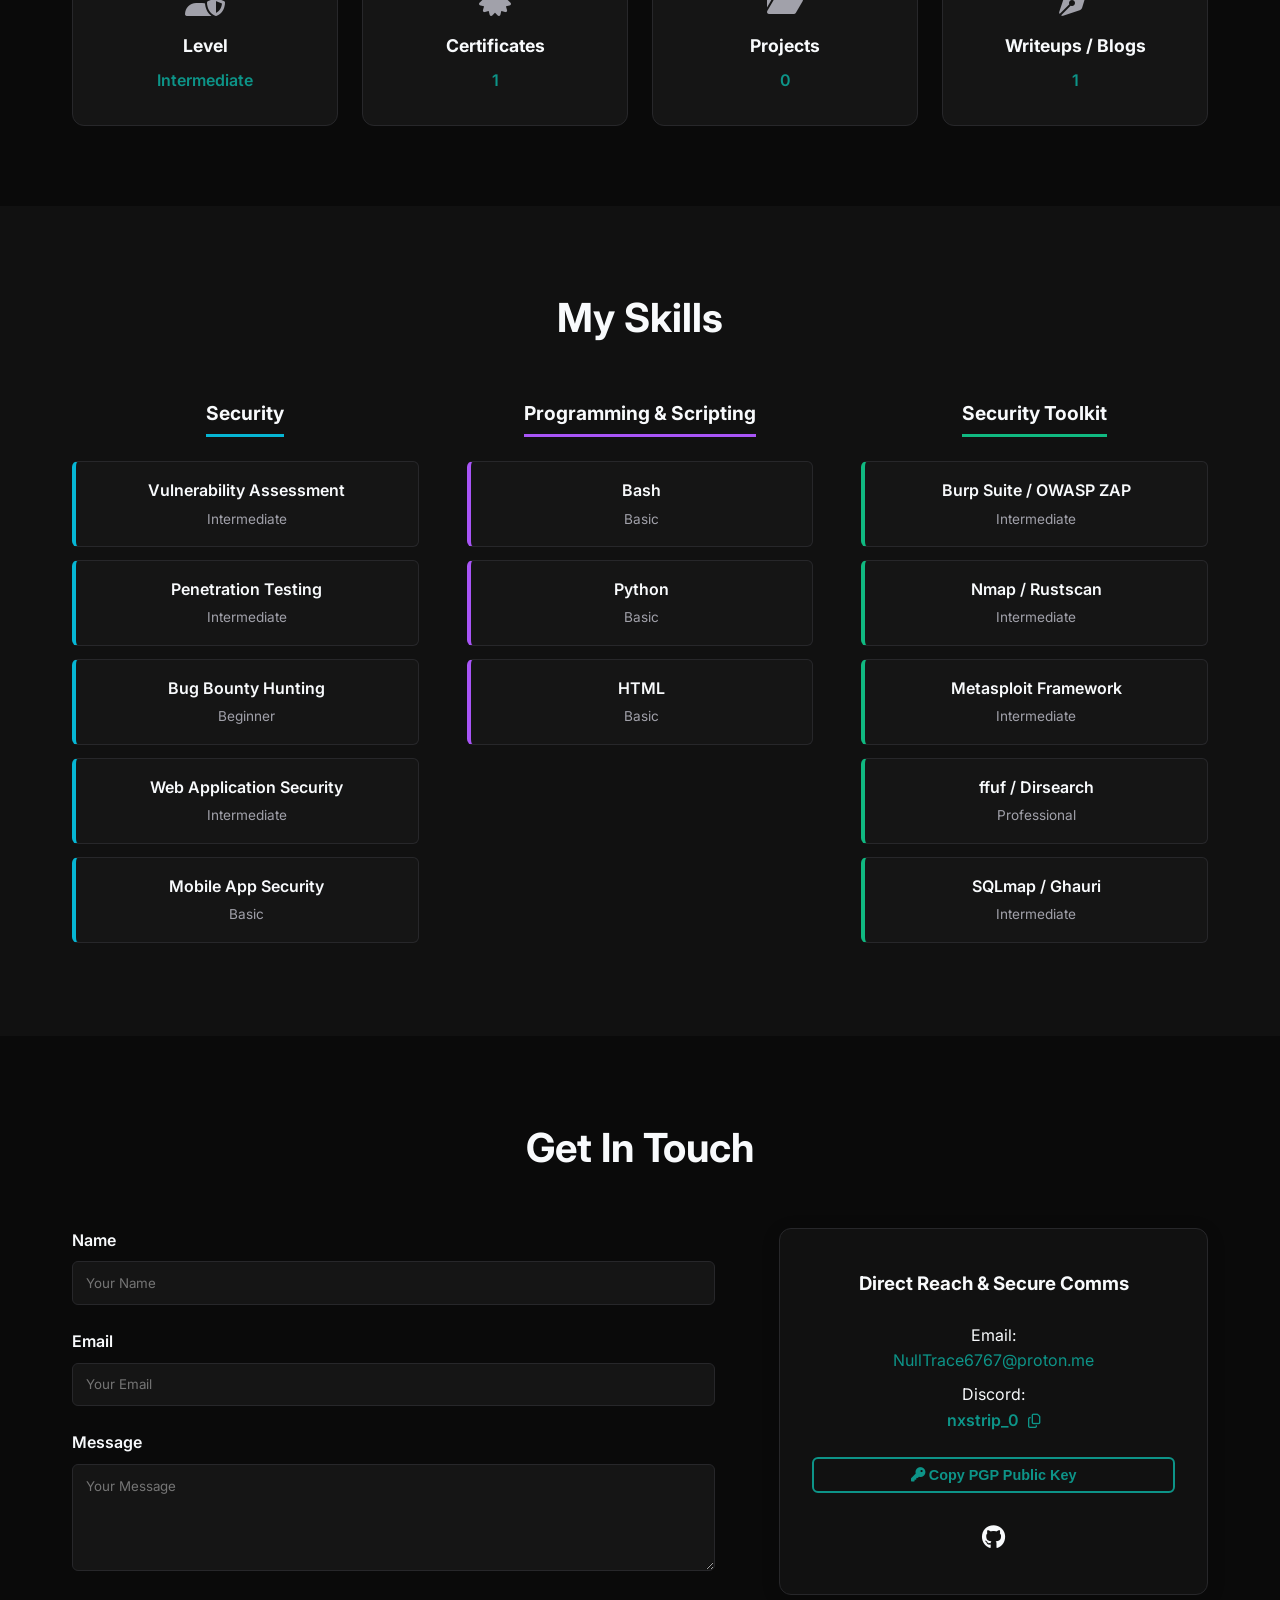
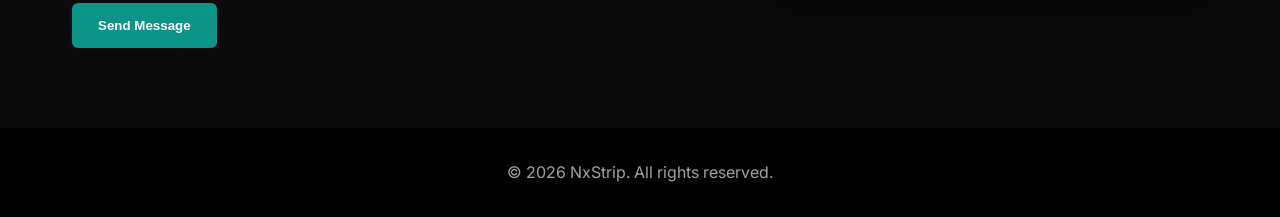
==== commit 10b06850: "Fix indentation in navigation links" ====
--- a/index.html
+++ b/index.html
@@ -48,7 +48,7 @@
                     <li><a href="index.html#home" class="nav-link">Home</a></li>
                     <li><a href="index.html#about" class="nav-link">About</a></li>
                     <li><a href="projects.html" class="nav-link">Projects</a></li>
-                    <li><a href="/writeups">Writeups</a></li> </ul>
+                    <li><a href="/writeups">Writeups</a></li>
                     <li><a href="certificates.html" class="nav-link">Certificates</a></li>
                     <li><a href="achievements.html" class="nav-link">Achievements</a></li>
                     <li><a href="resume.html" class="nav-link">Resume</a></li>
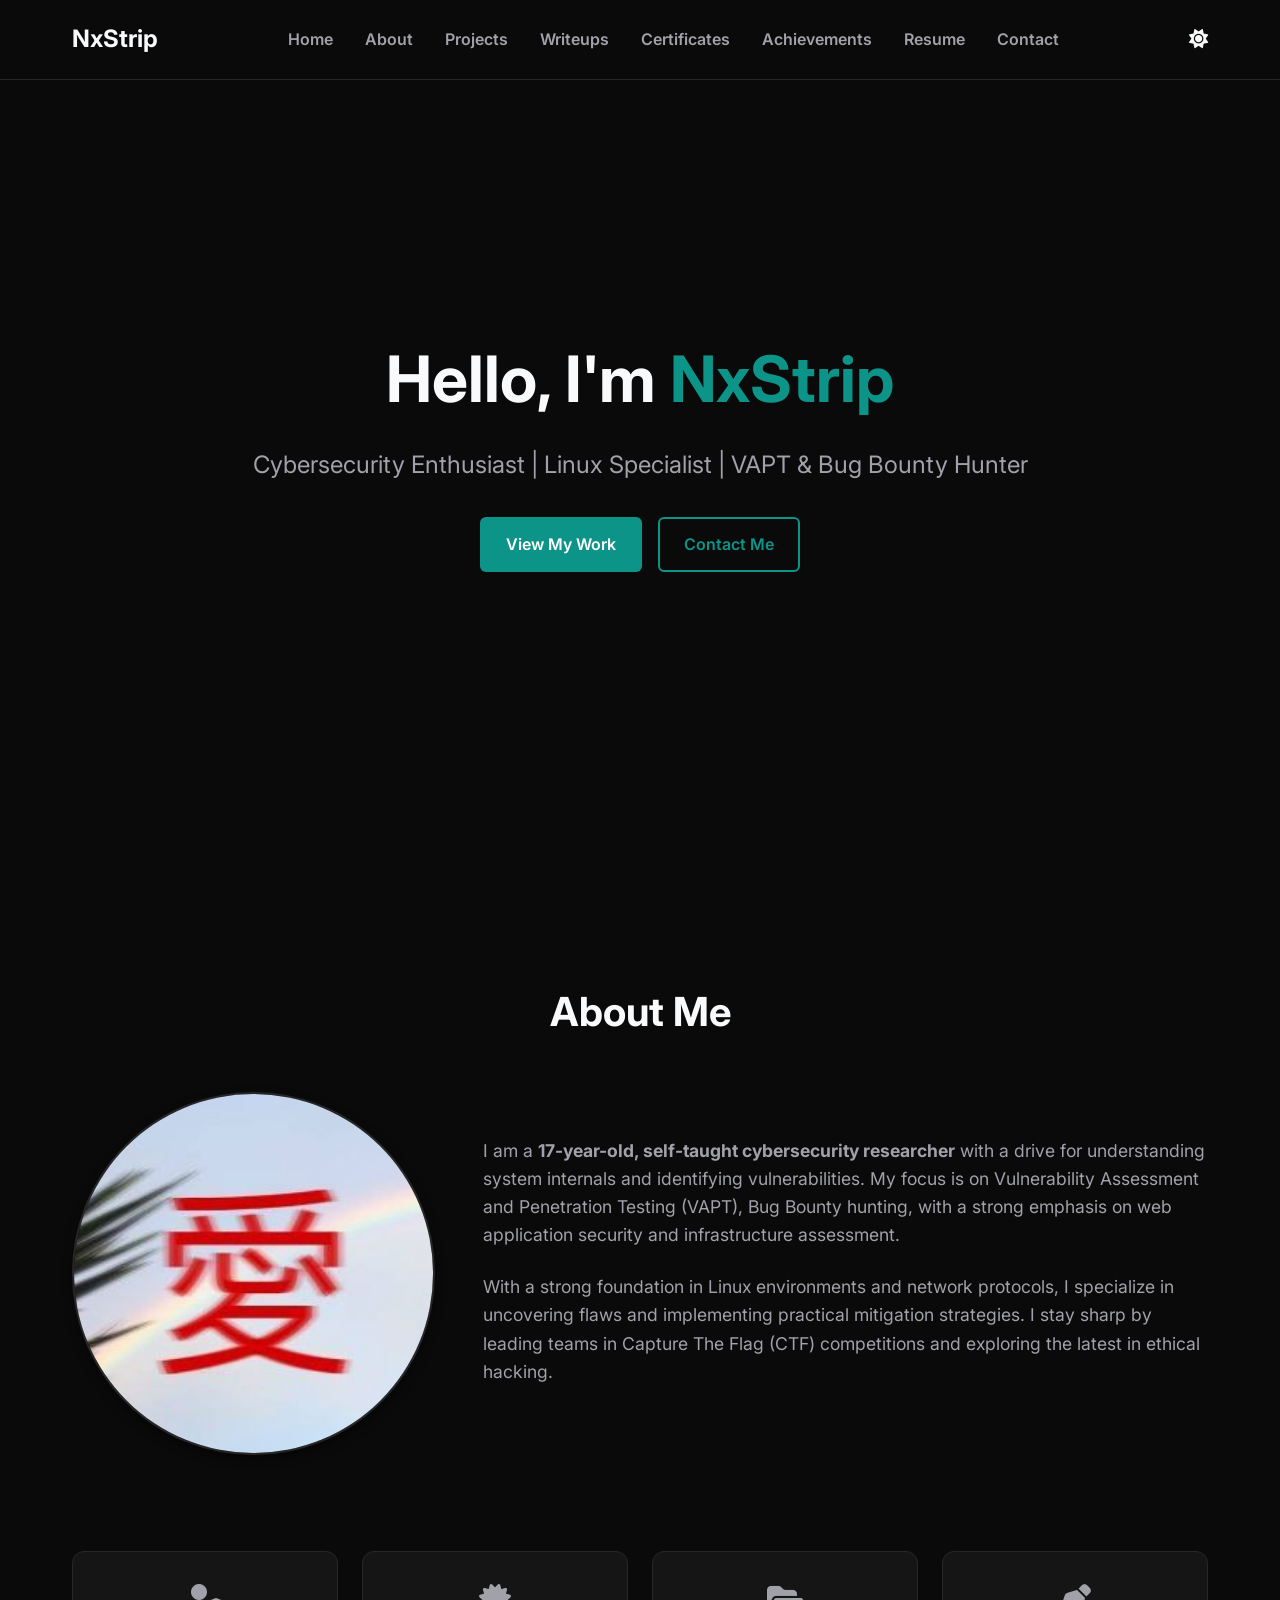
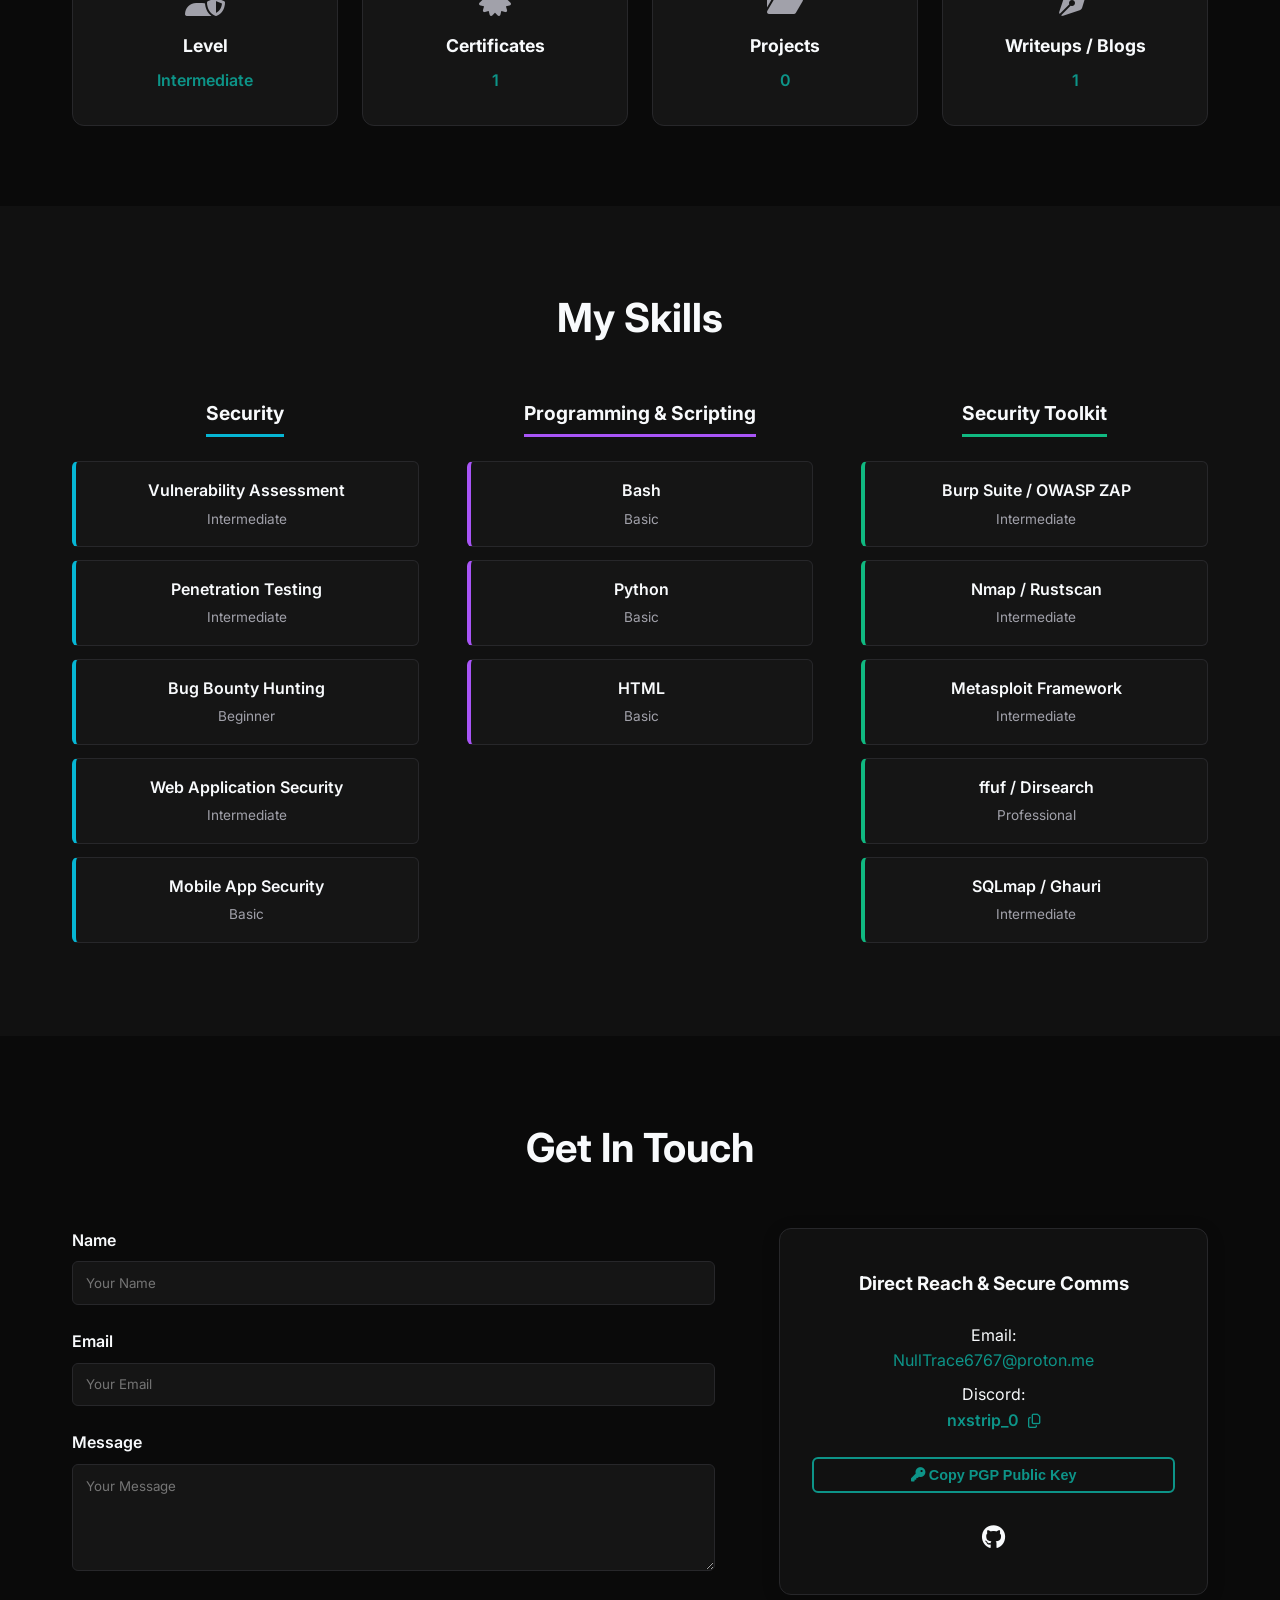
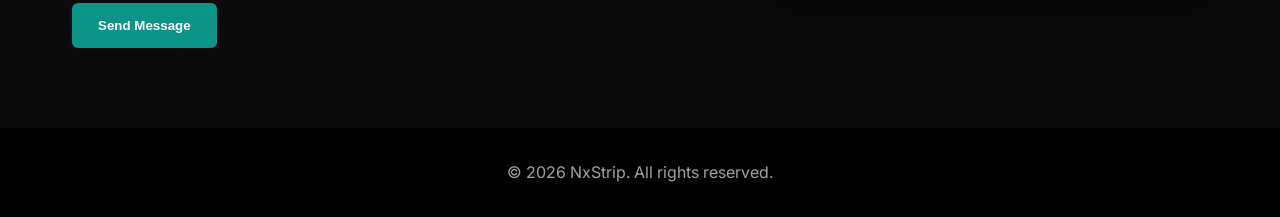
==== commit ba7028fc: "Add class to Writeups link in navigation" ====
--- a/index.html
+++ b/index.html
@@ -48,7 +48,7 @@
                     <li><a href="index.html#home" class="nav-link">Home</a></li>
                     <li><a href="index.html#about" class="nav-link">About</a></li>
                     <li><a href="projects.html" class="nav-link">Projects</a></li>
-                    <li><a href="/writeups">Writeups</a></li>
+                    <li><a href="https://nxstrip-writeups.vercel.app/writeups.html" class="nav-link">Writeups</a></li>
                     <li><a href="certificates.html" class="nav-link">Certificates</a></li>
                     <li><a href="achievements.html" class="nav-link">Achievements</a></li>
                     <li><a href="resume.html" class="nav-link">Resume</a></li>
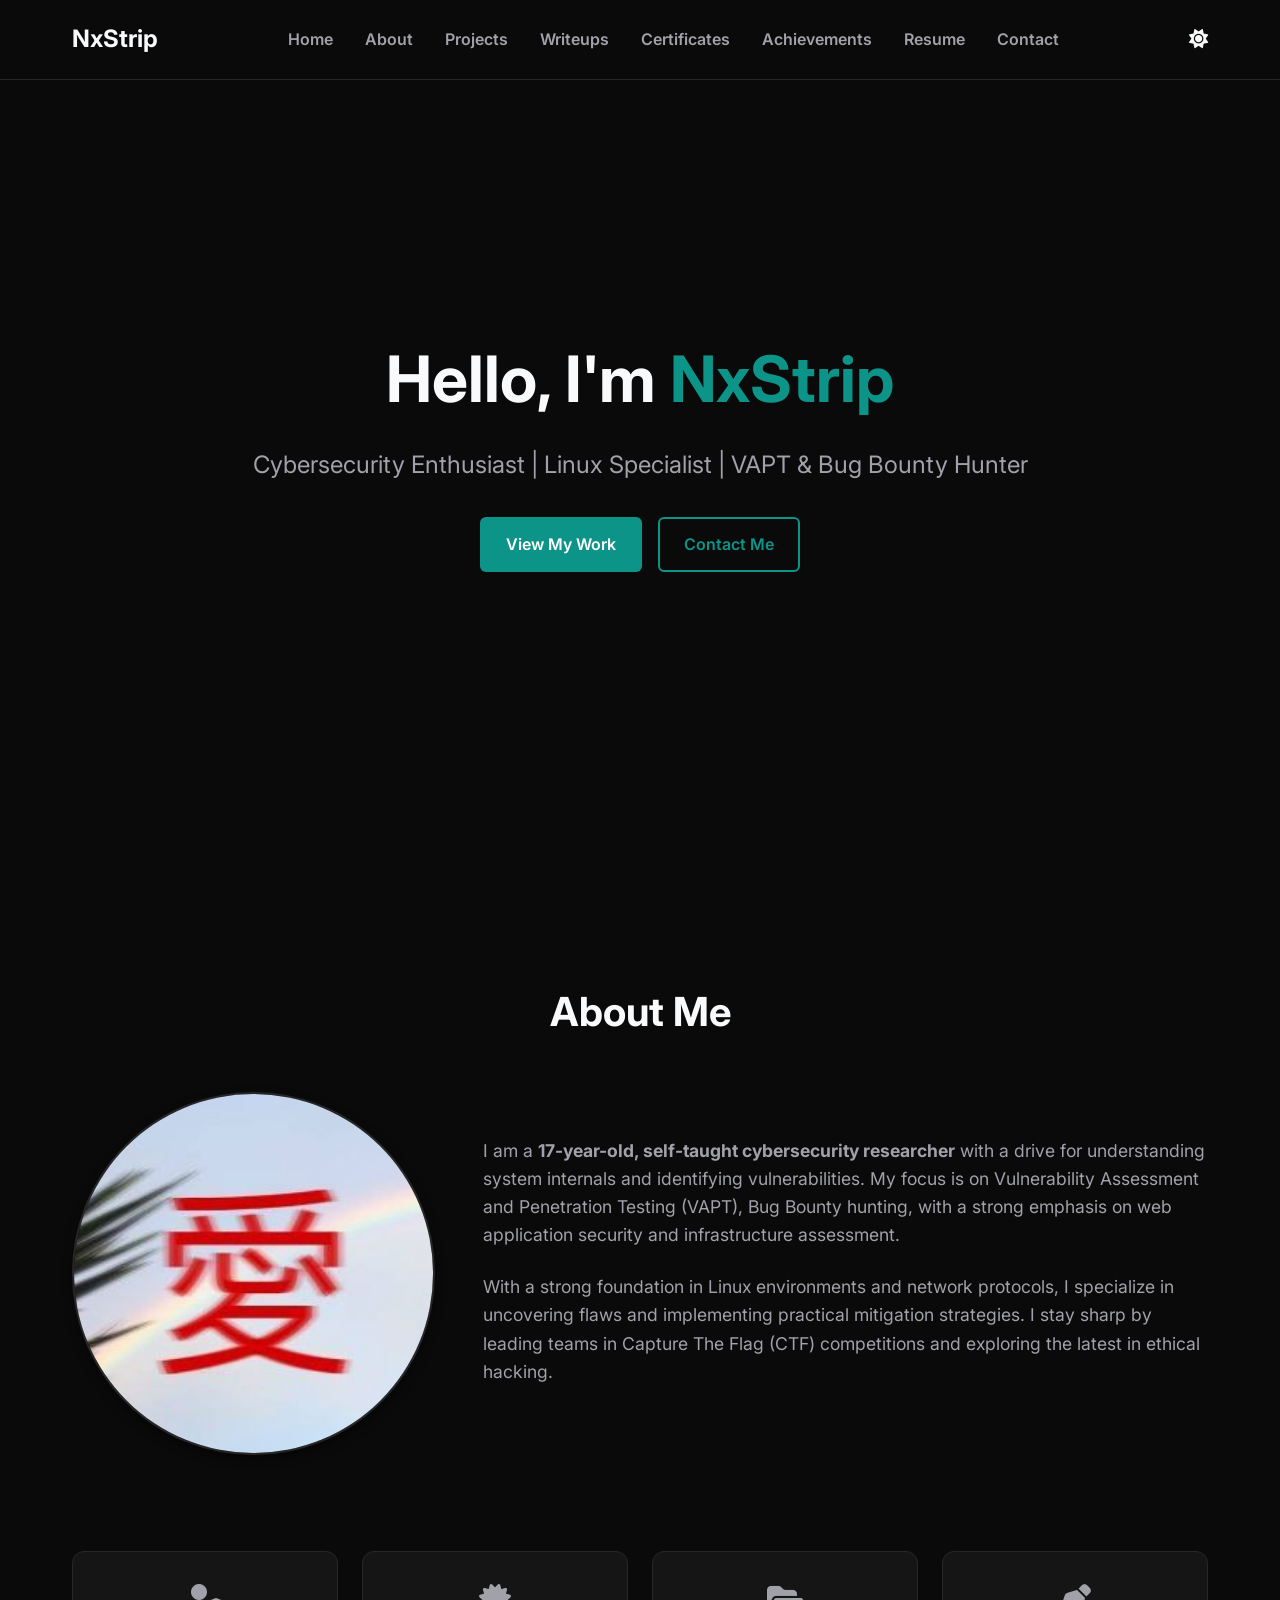
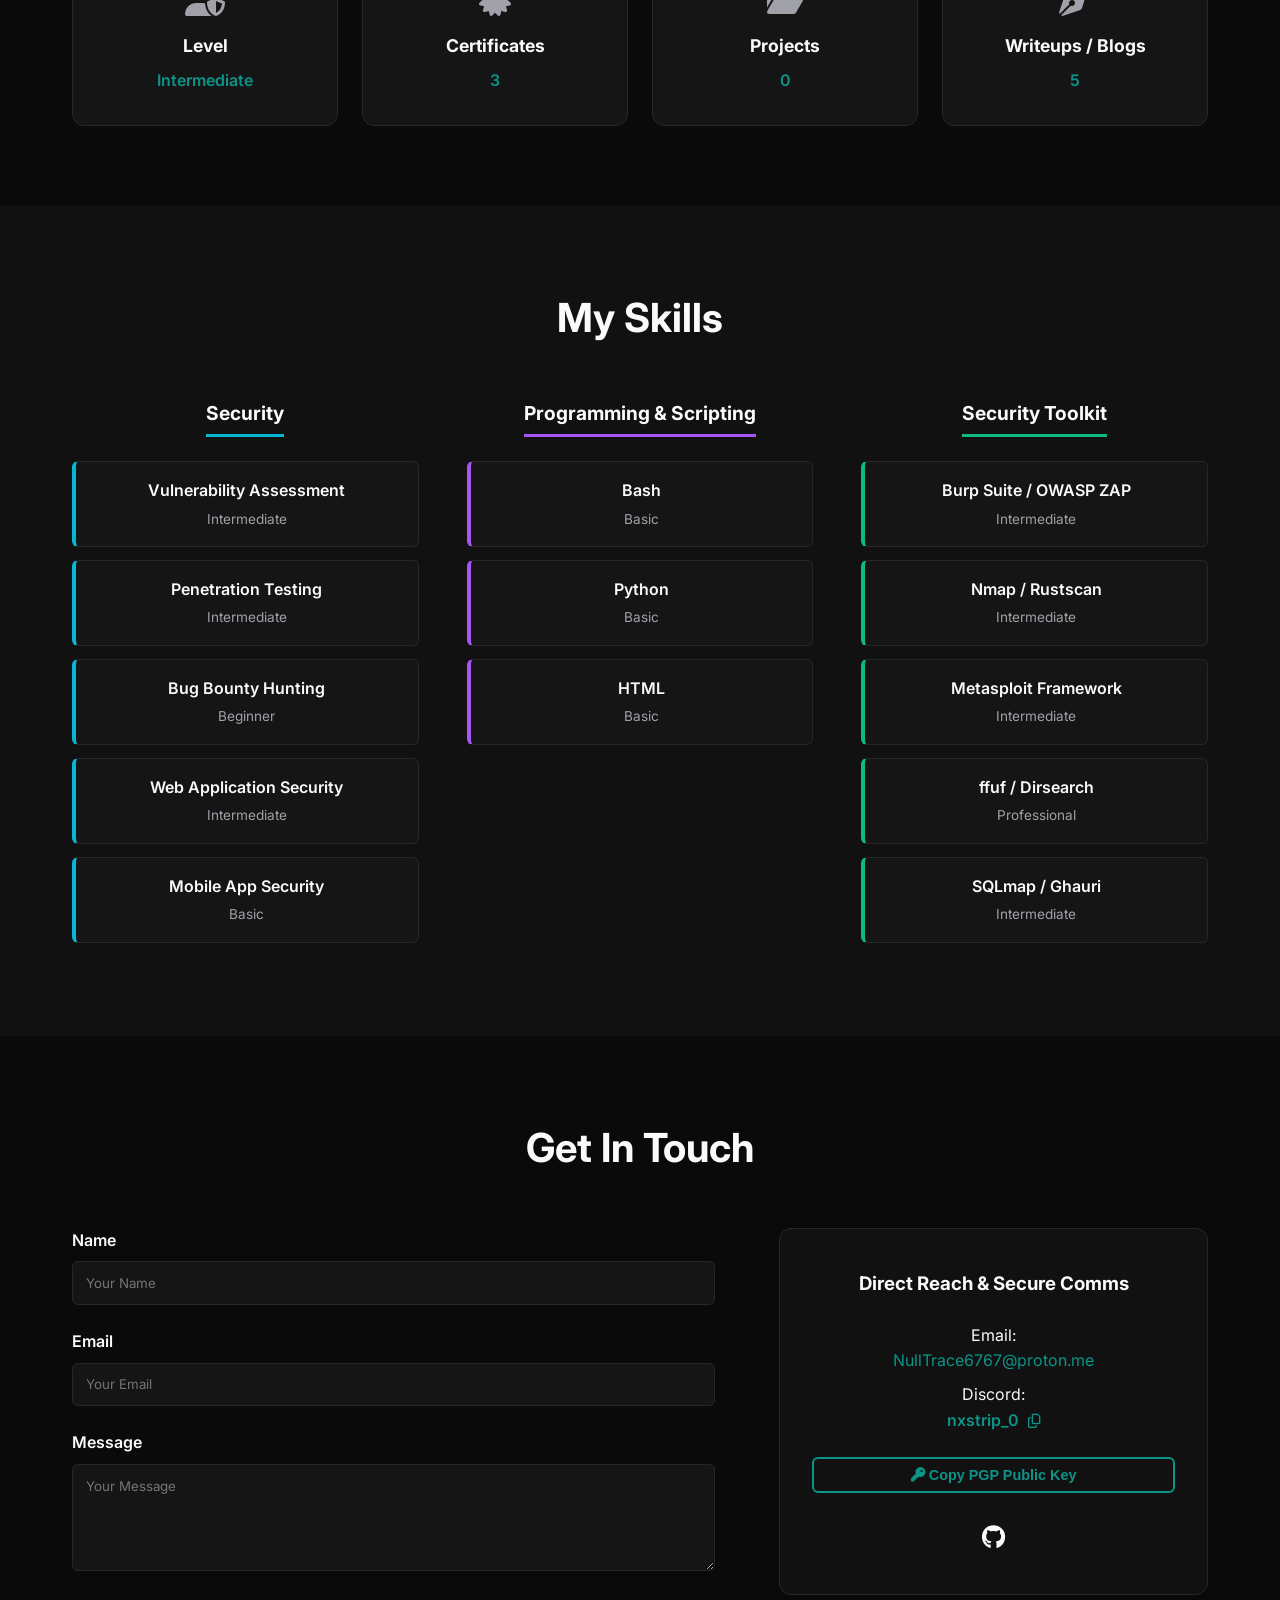
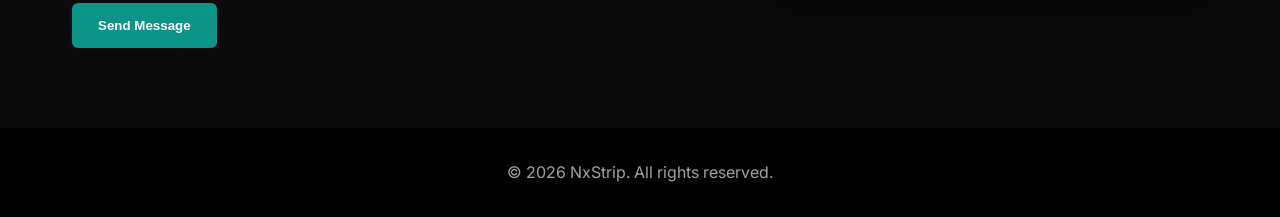
==== commit 6d854fe1: "Update index.html" ====
--- a/index.html
+++ b/index.html
@@ -111,7 +111,7 @@
                     <div class="stat-card">
                         <i class="fas fa-certificate stat-icon"></i>
                         <h3>Certificates</h3>
-                        <p>1</p>
+                        <p>3</p>
                     </div>
                     <div class="stat-card">
                         <i class="fas fa-folder-open stat-icon"></i>
@@ -121,7 +121,7 @@
                     <div class="stat-card">
                         <i class="fas fa-pen-nib stat-icon"></i>
                         <h3>Writeups / Blogs</h3>
-                        <p>1</p>
+                        <p>5</p>
                     </div>
                 </div>
             </div>
--- a/style.css
+++ b/style.css
@@ -661,3 +661,47 @@
         gap: 2rem; 
     }
 }
+
+/* ============================================================
+   CUSTOM SCROLLBARS (Code Blocks & Global)
+   ============================================================ */
+
+/* Target the scrollbar for code blocks specifically */
+.markdown-body pre::-webkit-scrollbar {
+    height: 8px; /* Height of horizontal scrollbar */
+    width: 8px;  /* Width of vertical scrollbar */
+}
+
+.markdown-body pre::-webkit-scrollbar-track {
+    background: #000; /* Matches your code block background */
+    border-radius: 8px;
+}
+
+.markdown-body pre::-webkit-scrollbar-thumb {
+    background: var(--border); /* Subtle grey thumb */
+    border-radius: 8px;
+    border: 2px solid #000; /* Creates a "padding" effect */
+}
+
+.markdown-body pre::-webkit-scrollbar-thumb:hover {
+    background: var(--accent); /* Turns blue when you hover over it */
+}
+
+/* Optional: Apply a slim theme-matching scrollbar to the whole page */
+::-webkit-scrollbar {
+    width: 10px;
+}
+
+::-webkit-scrollbar-track {
+    background: var(--bg);
+}
+
+::-webkit-scrollbar-thumb {
+    background: var(--border);
+    border-radius: 10px;
+    border: 2px solid var(--bg);
+}
+
+::-webkit-scrollbar-thumb:hover {
+    background: var(--accent);
+}
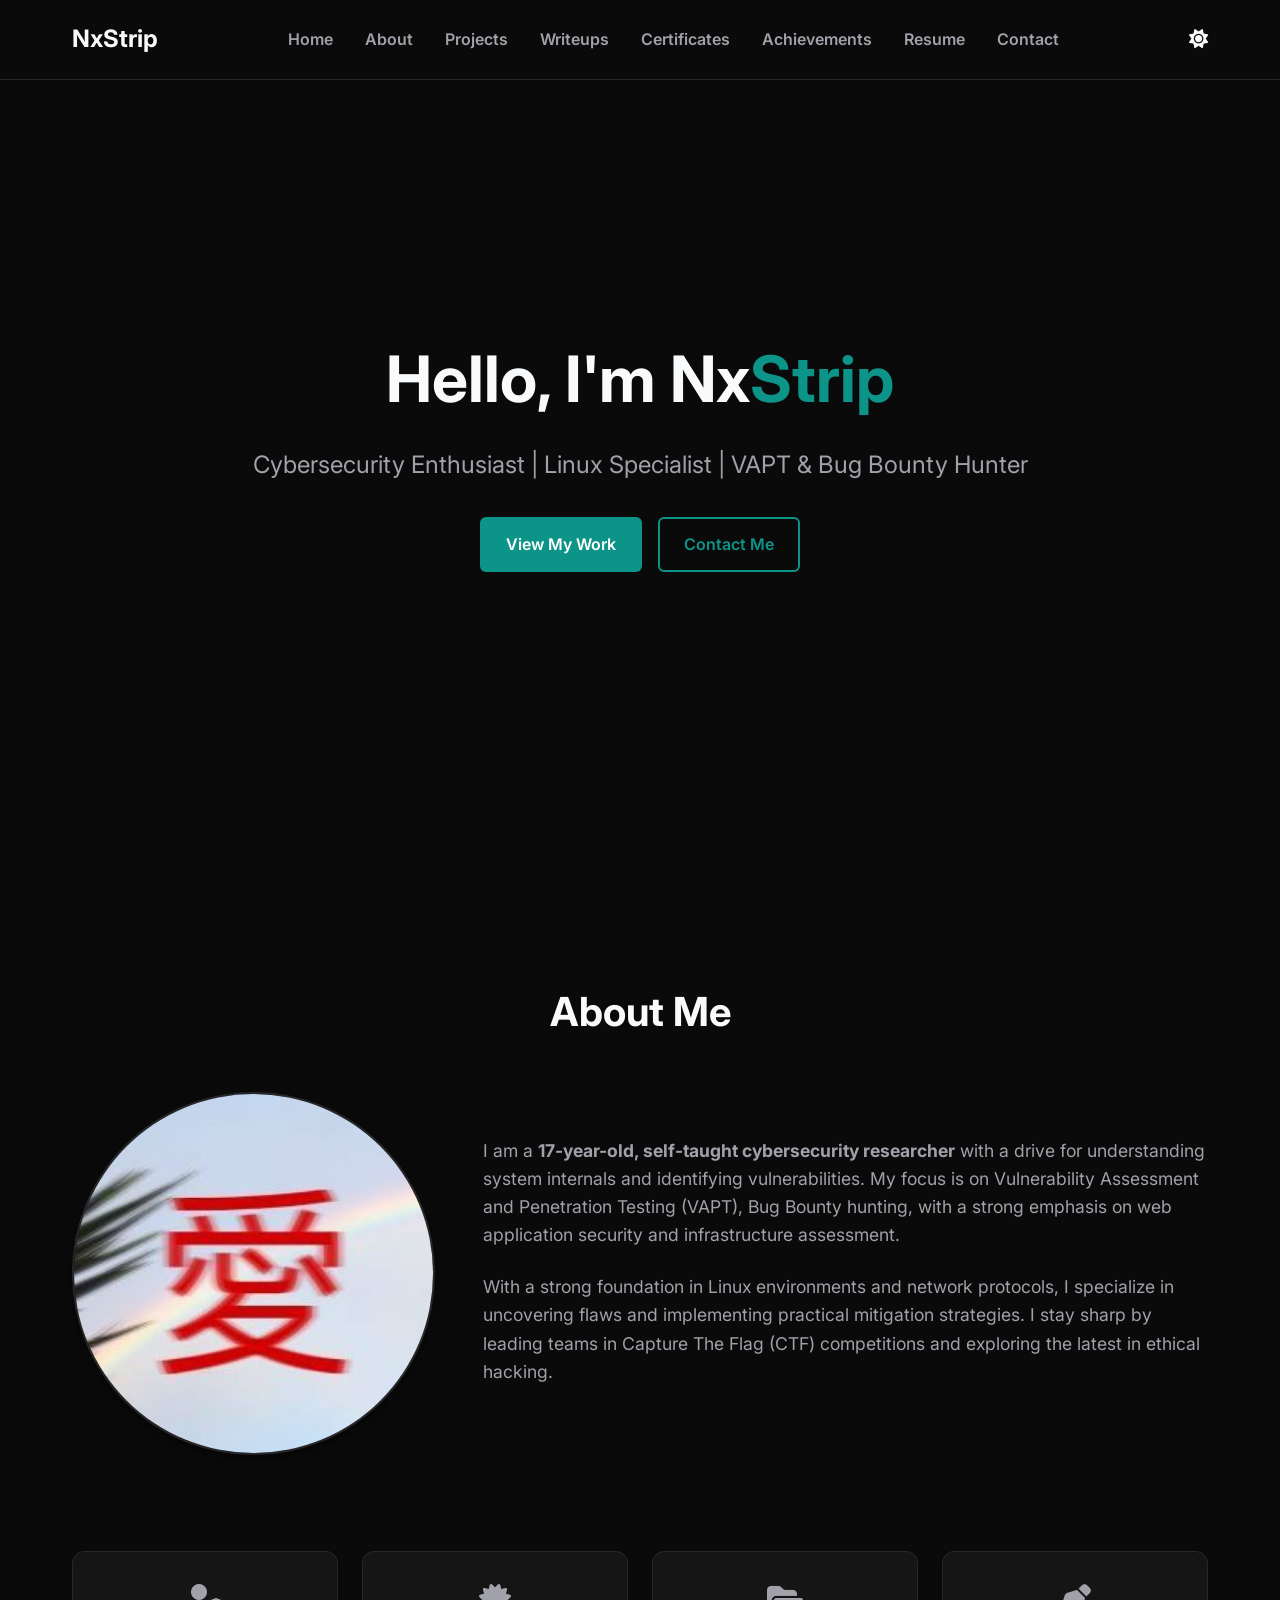
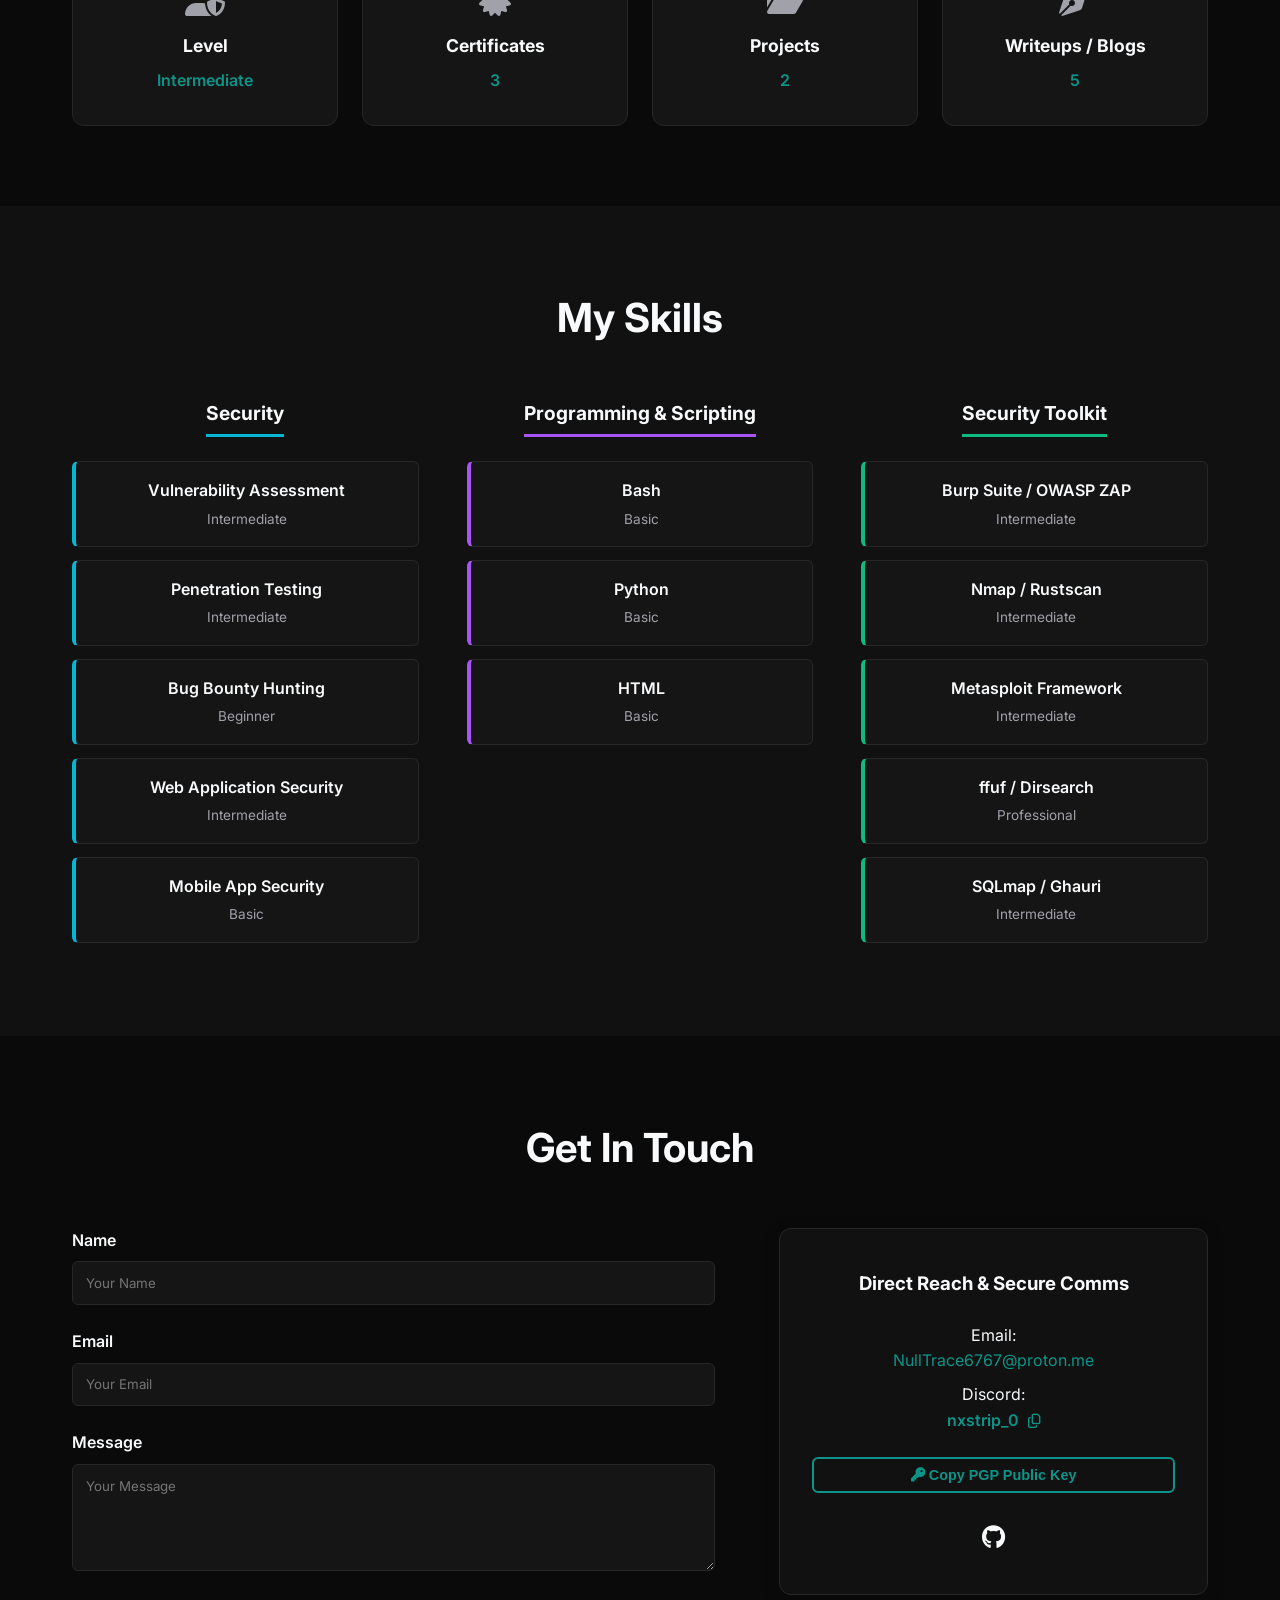
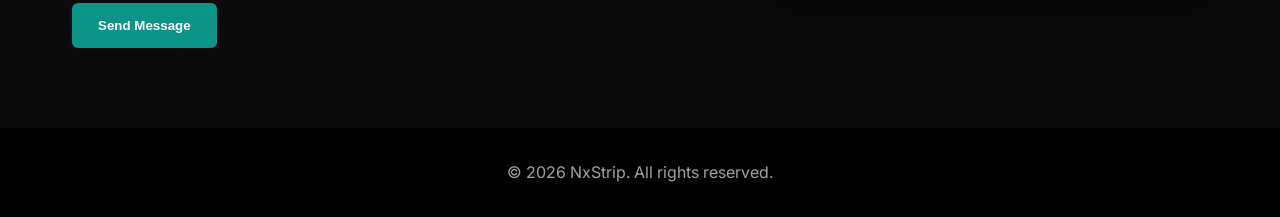
==== commit 87c17eb7: "Update index.html" ====
--- a/index.html
+++ b/index.html
@@ -41,7 +41,7 @@
     <header id="header">
         <div class="nav-container">
             <div class="logo">
-                <a href="index.html">NxStrip</a>
+                <a href="index.html">Nx<span>Strip</span></a>
             </div>
             <nav id="navbar">
                 <ul class="nav-links">
@@ -69,7 +69,7 @@
     <main>
         <section id="home" class="hero">
             <div class="hero-content">
-                <h1>Hello, I'm <span class="accent">NxStrip</span></h1>
+                <h1>Hello, I'm Nx<span class="accent">Strip</span></h1>
                 <p class="tagline">Cybersecurity Enthusiast | Linux Specialist | VAPT & Bug Bounty Hunter</p>
                 <div class="hero-buttons">
                     <a href="projects.html" class="btn btn-primary">View My Work</a>
@@ -116,7 +116,7 @@
                     <div class="stat-card">
                         <i class="fas fa-folder-open stat-icon"></i>
                         <h3>Projects</h3>
-                        <p>0</p>
+                        <p>2</p>
                     </div>
                     <div class="stat-card">
                         <i class="fas fa-pen-nib stat-icon"></i>
